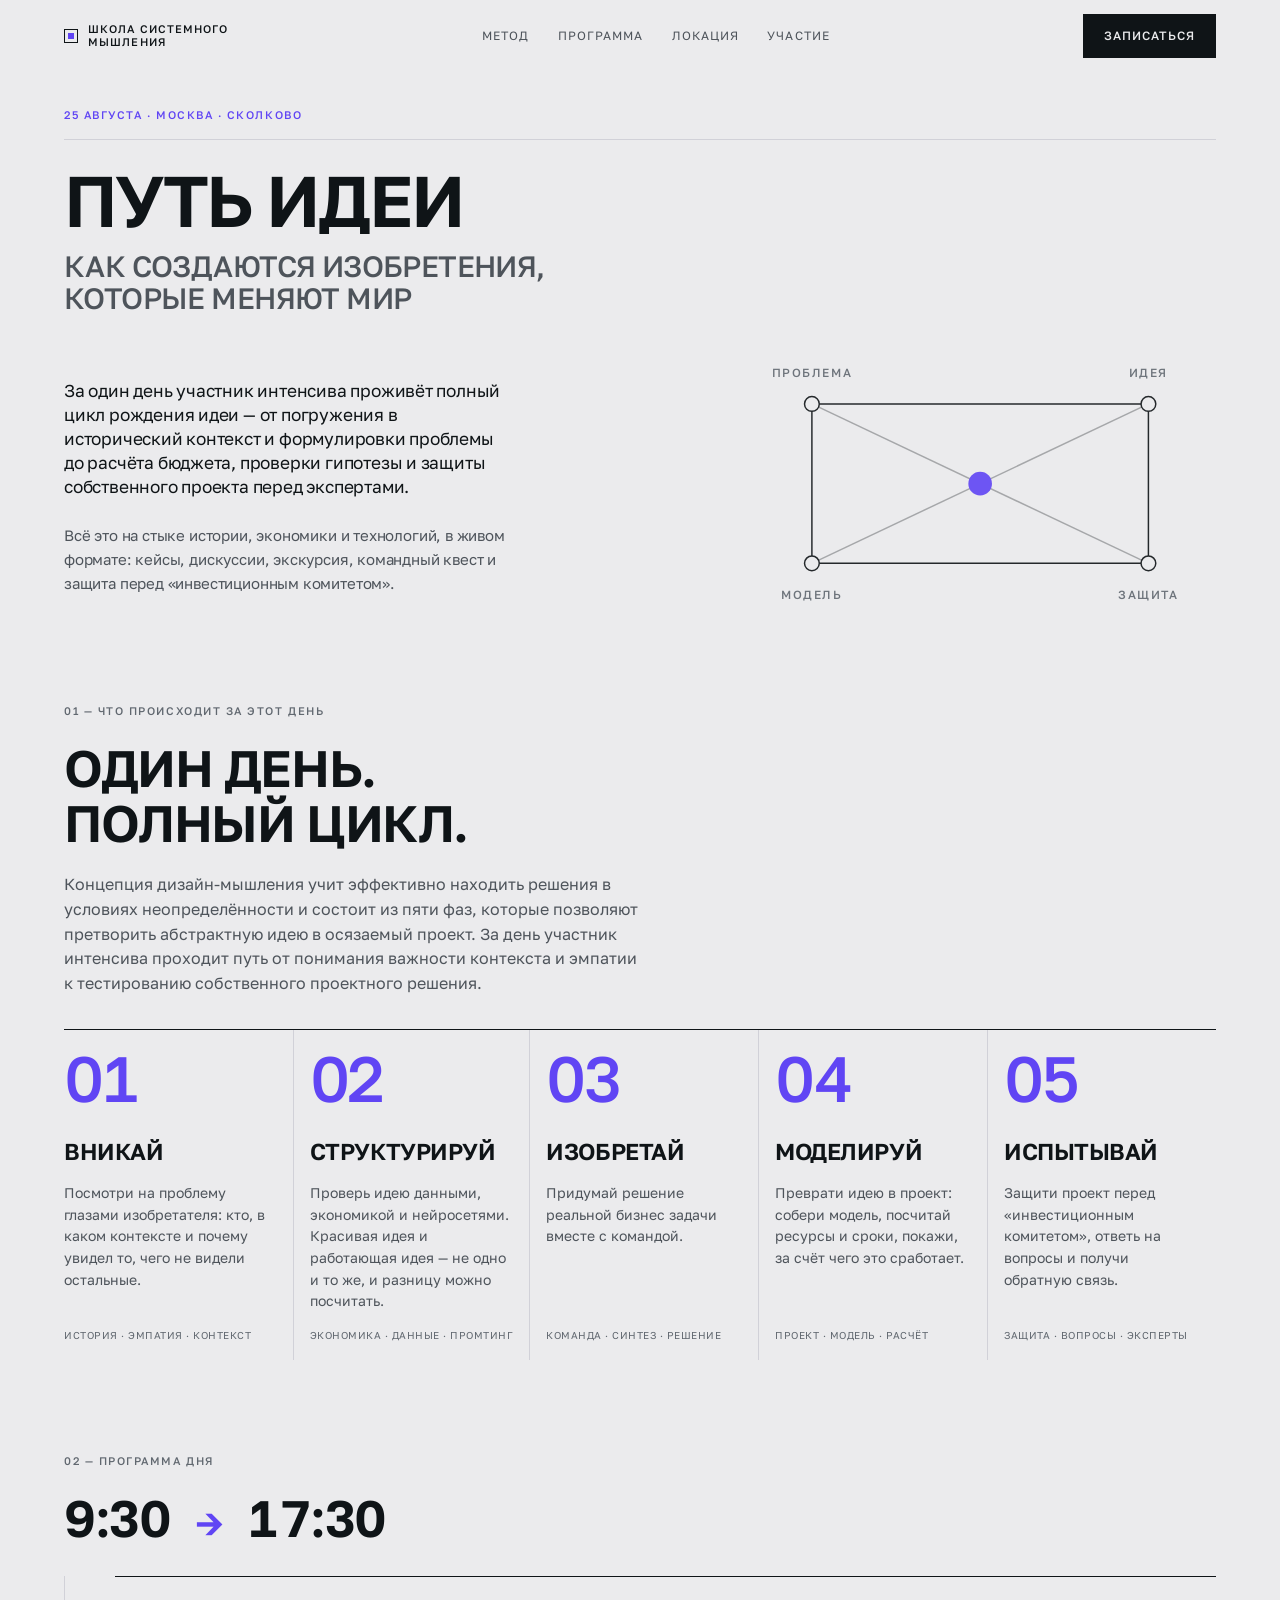
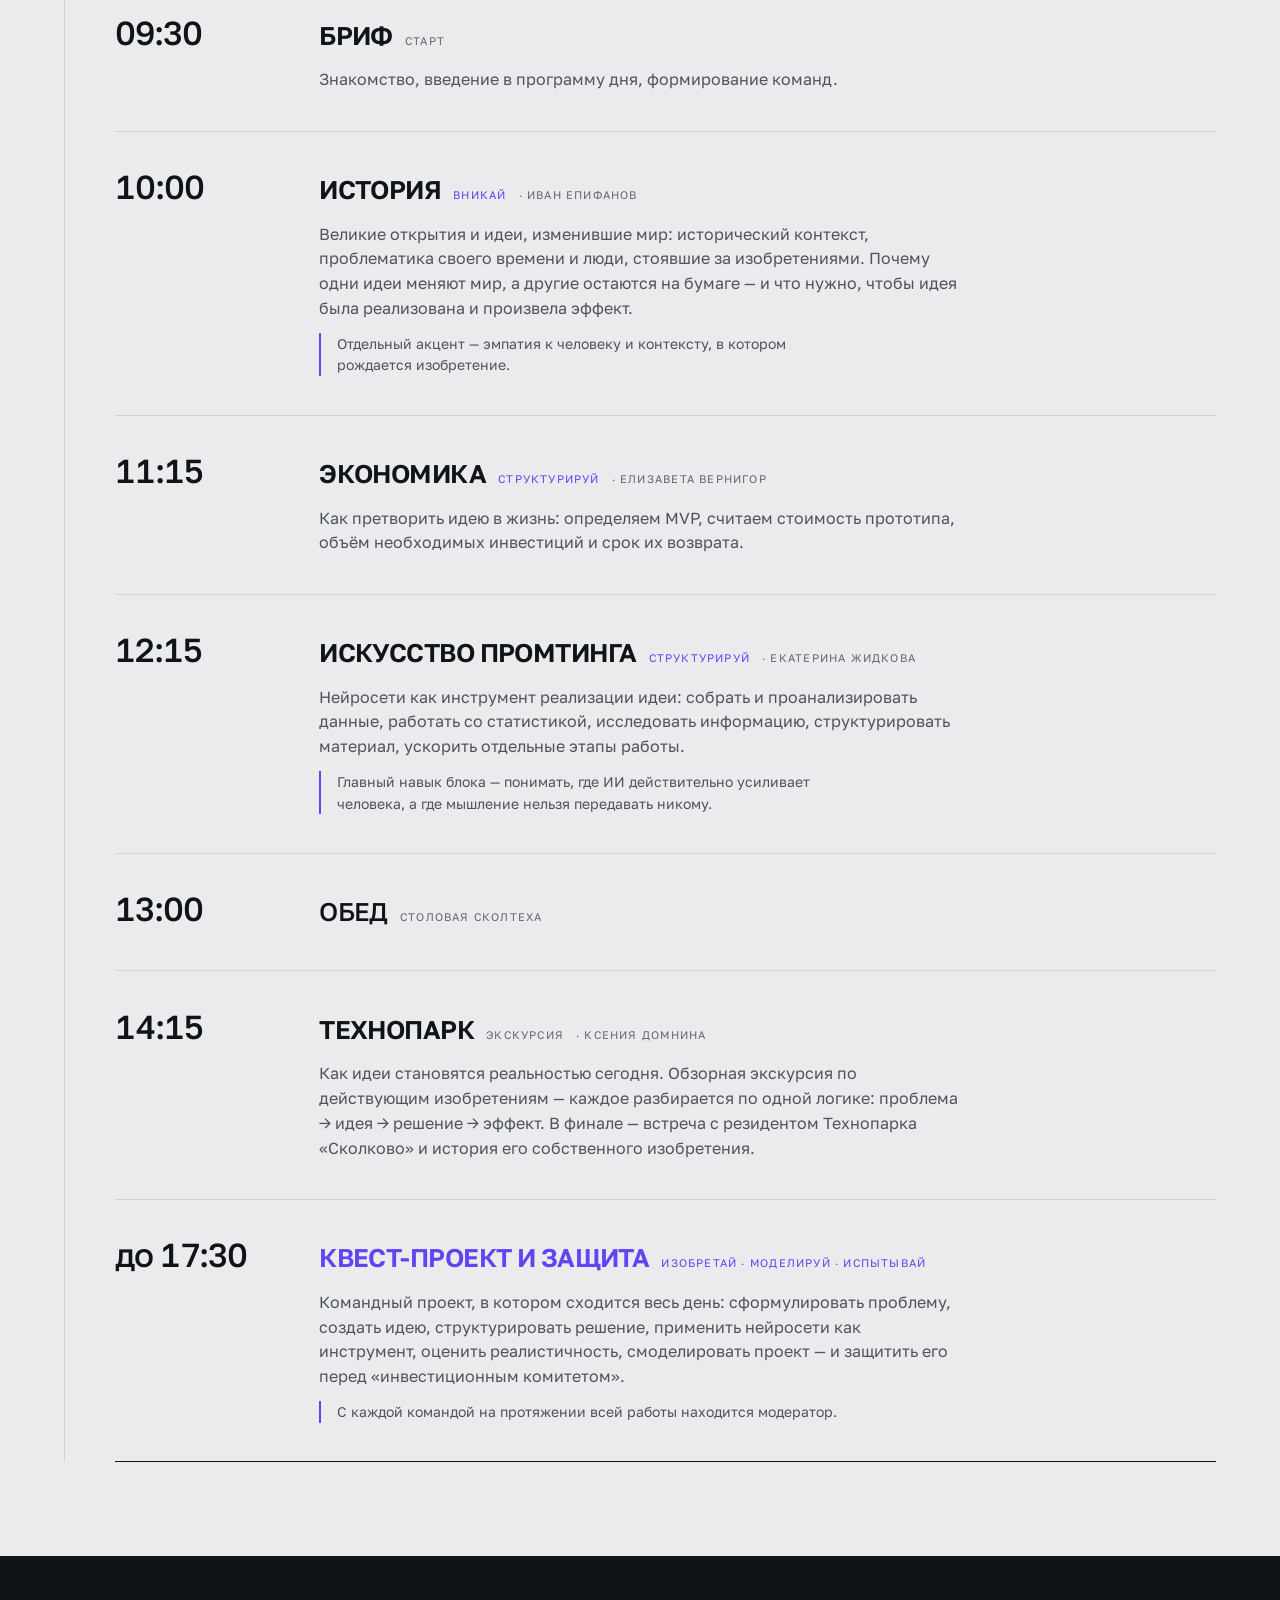
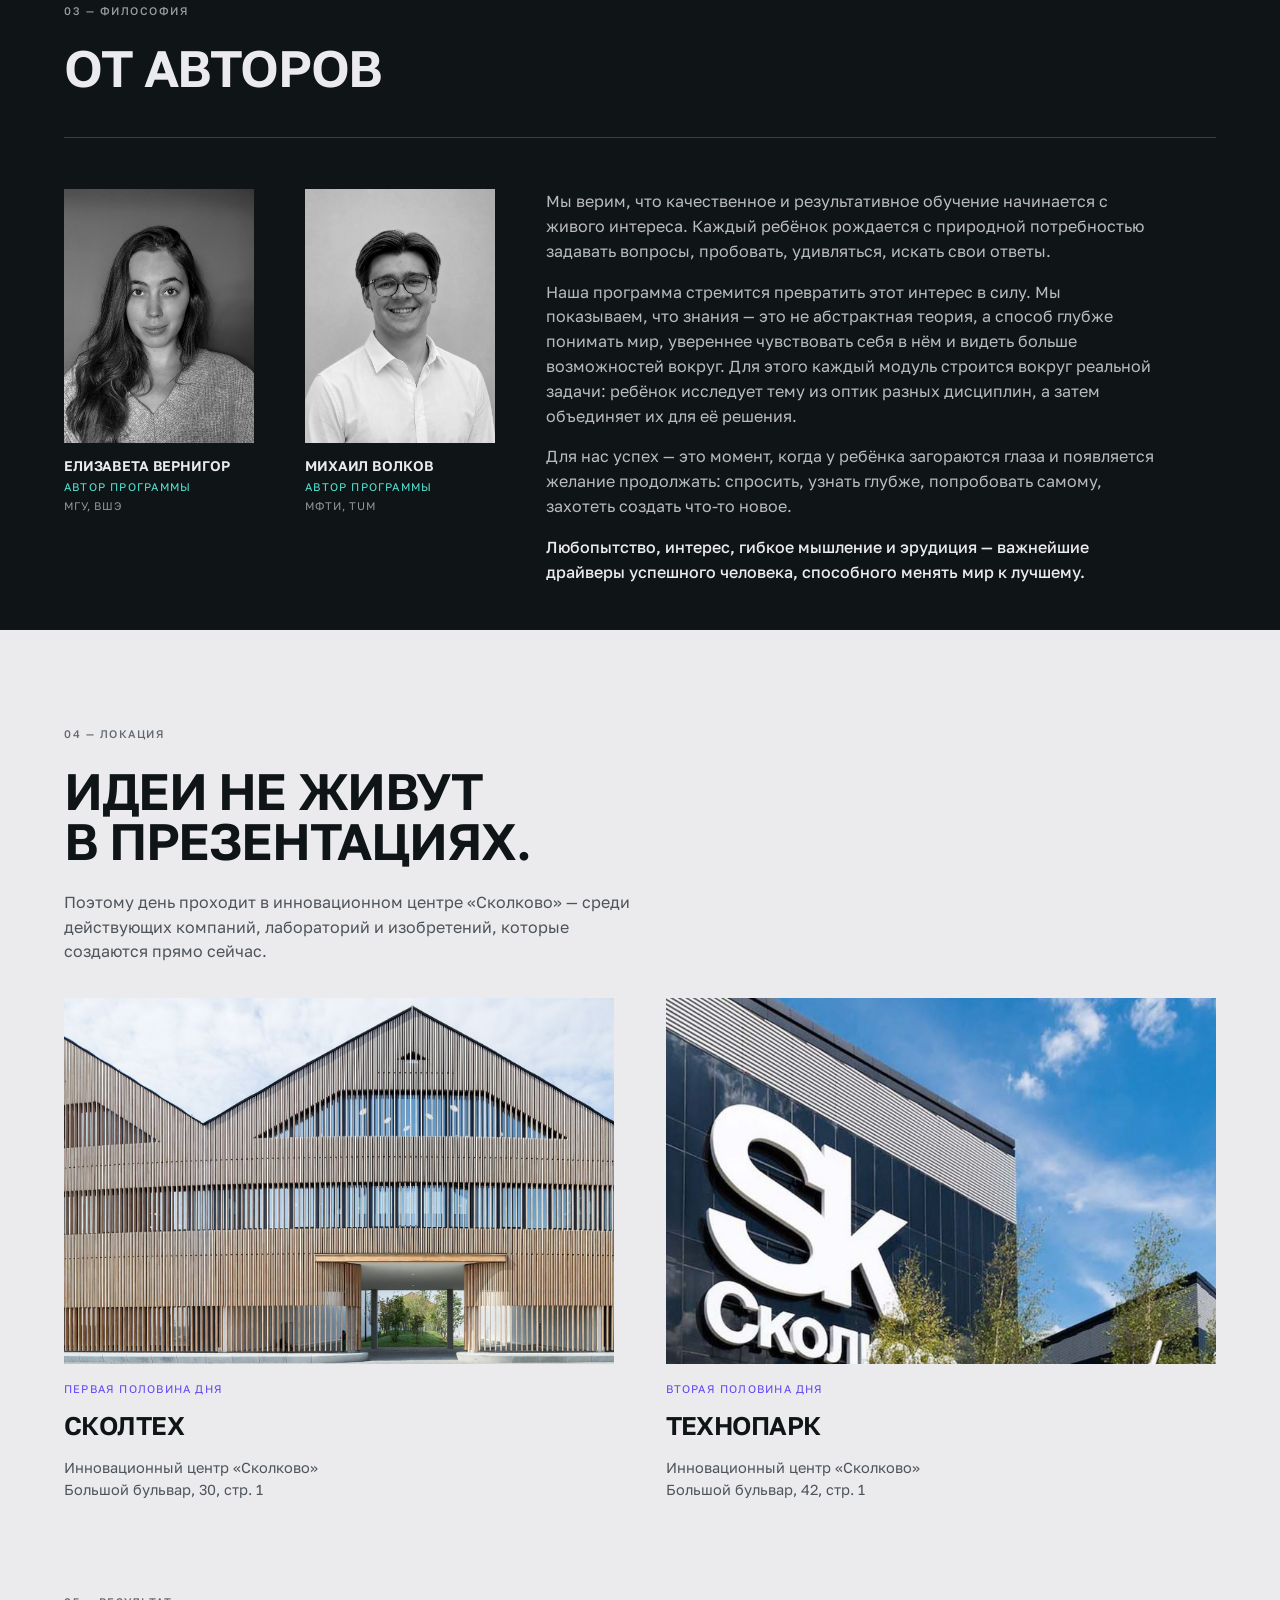
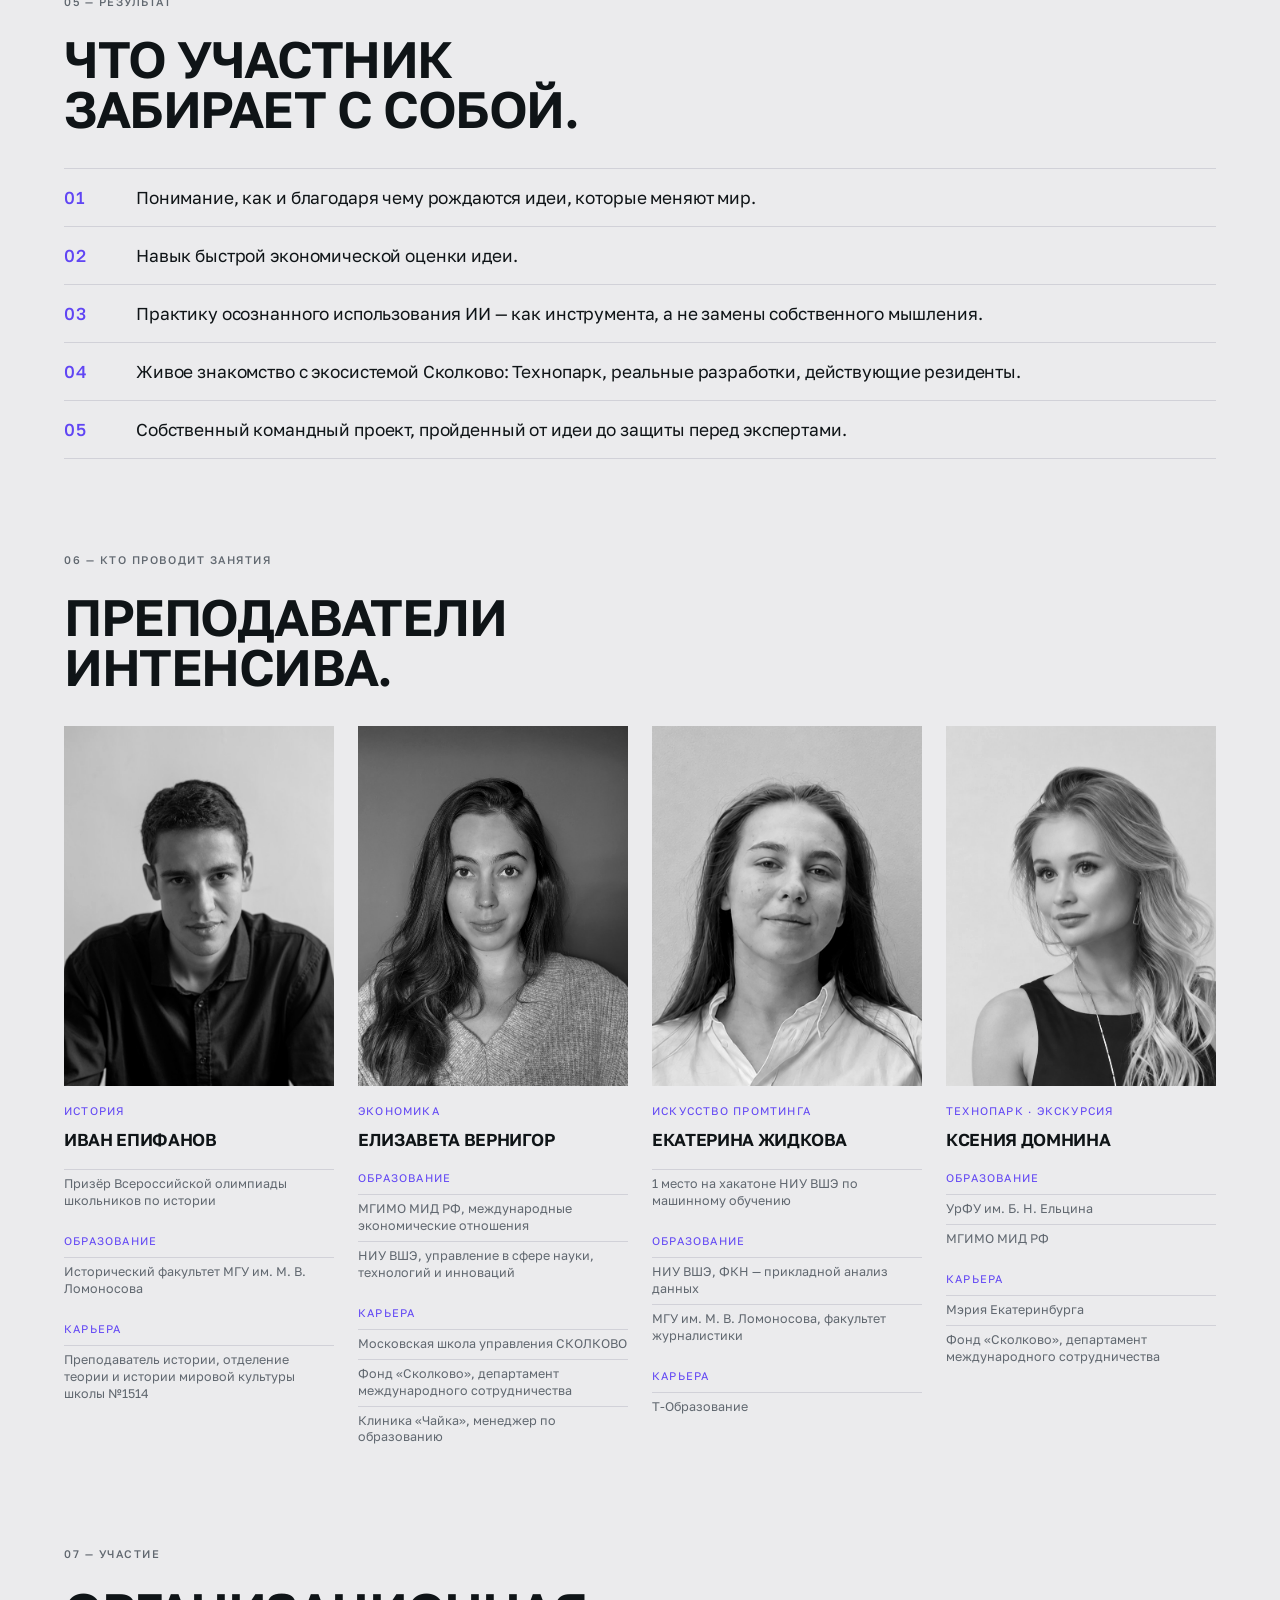
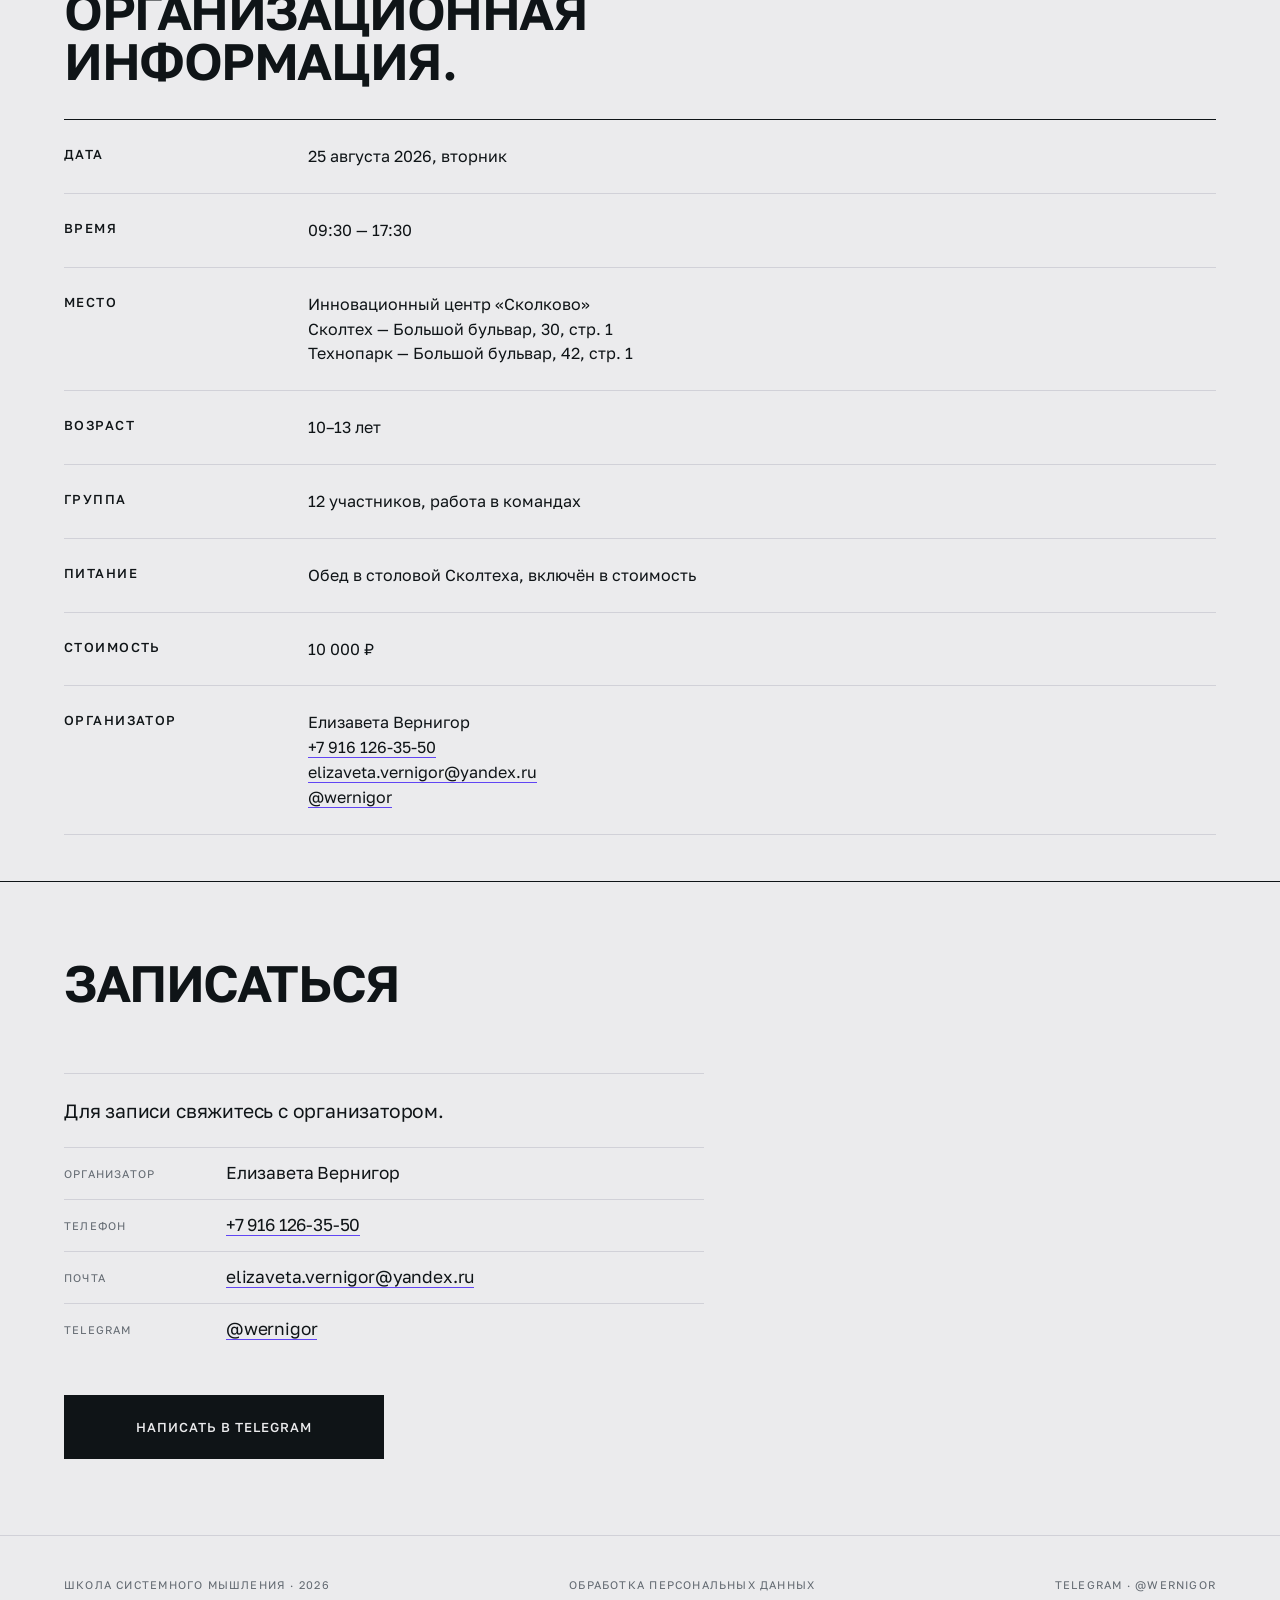
==== index.html @ 57bb853f "Add files via upload" ====
<!DOCTYPE html>
<html lang="ru">
<head>
<meta charset="utf-8">
<meta name="viewport" content="width=device-width, initial-scale=1">
<title>Путь идеи: как создаются изобретения, которые меняют мир · 25 августа · Сколково</title>
<meta name="description" content="Однодневный интенсив в инновационном центре «Сколково»: за один день участник проживает полный цикл рождения идеи — от исторического контекста и формулировки проблемы до расчёта бюджета, проверки гипотезы и защиты проекта перед экспертами.">
<meta name="theme-color" content="#EBEBED">

<meta property="og:type" content="website">
<meta property="og:title" content="Путь идеи: как создаются изобретения, которые меняют мир">
<meta property="og:description" content="25 августа · Москва · Сколково. Однодневный интенсив: история, экономика и технологии — от проблемы до защиты собственного проекта.">
<meta property="og:image" content="media/technopark-card.jpg">
<meta property="og:locale" content="ru_RU">

<link rel="preconnect" href="https://fonts.googleapis.com">
<link rel="preconnect" href="https://fonts.gstatic.com" crossorigin>
<link rel="stylesheet" href="https://fonts.googleapis.com/css2?family=Golos+Text:wght@400;500;600;700&display=swap">
<script>document.documentElement.classList.add('js');</script>
<link rel="stylesheet" href="styles.css?v=7">

</head>
<body>

<!-- фоновая сетка: 12 вертикальных линий, видны едва-едва -->

<a class="skip-link" href="#main">Перейти к содержанию</a>

<!-- ─────────────────────────── 00 · ХЕДЕР ─────────────────────────── -->
<header class="site-header" id="top">
  <div class="site-header__inner">
    <a class="wordmark" href="#top">
      <span class="wordmark__mark" aria-hidden="true"></span>
      <span class="wordmark__text">Школа системного<br>мышления</span>
    </a>
    <nav class="site-nav" aria-label="Разделы страницы">
      <a href="#method">Метод</a>
      <a href="#program">Программа</a>
      <a href="#place">Локация</a>
      <a href="#info">Участие</a>
    </nav>
    <a class="btn btn--solid btn--sm" href="https://t.me/wernigor" target="_blank" rel="noopener">Записаться</a>
  </div>
</header>

<main id="main">

<!-- ─────────────────────────── 01 · HERO ─────────────────────────── -->
<section class="hero">
  <div class="wrap">

    <div class="hero__meta">
      <span class="label label--accent">25 августа · Москва · Сколково</span>
    </div>

    <h1 class="hero__title">
      <span class="line"><span>Путь идеи</span></span>
      <span class="hero__title-sub">Как создаются изобретения,<br>которые меняют мир</span>
    </h1>

    <div class="hero__body">
      <div class="hero__lede">
        <p>За один день участник интенсива проживёт полный цикл рождения идеи — от погружения в исторический контекст и формулировки проблемы до расчёта бюджета, проверки гипотезы и защиты собственного проекта перед экспертами.</p>
        <p class="hero__sub">Всё это на стыке истории, экономики и технологий, в живом формате: кейсы, дискуссии, экскурсия, командный квест и защита перед «инвестиционным комитетом».</p>
      </div>

      <!-- диаграмма системы: рисуется линиями при загрузке -->
      <figure class="hero__diagram" aria-hidden="true">
        <svg viewBox="0 0 320 196" fill="none" xmlns="http://www.w3.org/2000/svg">
          <g class="dgm-lines" stroke="currentColor" stroke-width="1">
            <path d="M46 44 H274"/>
            <path d="M46 44 V152"/>
            <path d="M274 44 V152"/>
            <path d="M46 152 H274"/>
            <path d="M46 44 L274 152"/>
            <path d="M274 44 L46 152"/>
          </g>
          <g class="dgm-nodes">
            <circle cx="46"  cy="44"  r="5"/>
            <circle cx="274" cy="44"  r="5"/>
            <circle cx="46"  cy="152" r="5"/>
            <circle cx="274" cy="152" r="5"/>
            <circle cx="160" cy="98"  r="8" class="dgm-core"/>
          </g>
          <g class="dgm-labels">
            <text x="46"  y="26"  text-anchor="middle">ПРОБЛЕМА</text>
            <text x="274" y="26"  text-anchor="middle">ИДЕЯ</text>
            <text x="46"  y="176" text-anchor="middle">МОДЕЛЬ</text>
            <text x="274" y="176" text-anchor="middle">ЗАЩИТА</text>
          </g>
        </svg>
      </figure>
    </div>

  </div>
</section>

<!-- ─────────────────────────── 02 · МЕТОД ─────────────────────────── -->
<section class="section section--method" id="method">
  <div class="wrap">
    <div class="section-head">
      <span class="label">01 — Что происходит за этот день</span>
      <h2 class="h2">Один день.<br><span class="h2__drop">Полный цикл.</span></h2>
      <p class="section-head__text">Концепция дизайн-мышления учит эффективно находить решения в условиях неопределённости и состоит из пяти фаз, которые позволяют претворить абстрактную идею в осязаемый проект. За день участник интенсива проходит путь от понимания важности контекста и эмпатии к тестированию собственного проектного решения.</p>
    </div>

    <div class="stages stages--five">
      <article class="stage reveal">
        <span class="stage__num">01</span>
        <h3 class="stage__title">Вникай</h3>
        <p class="stage__text">Посмотри на проблему глазами изобретателя: кто, в каком контексте и почему увидел то, чего не видели остальные.</p>
        <span class="stage__tag">История · эмпатия · контекст</span>
      </article>
      <article class="stage reveal">
        <span class="stage__num">02</span>
        <h3 class="stage__title">Структурируй</h3>
        <p class="stage__text">Проверь идею данными, экономикой и нейросетями. Красивая идея и работающая идея — не одно и то же, и разницу можно посчитать.</p>
        <span class="stage__tag">Экономика · данные · промтинг</span>
      </article>
      <article class="stage reveal">
        <span class="stage__num">03</span>
        <h3 class="stage__title">Изобретай</h3>
        <p class="stage__text">Придумай решение реальной бизнес задачи вместе с командой.</p>
        <span class="stage__tag">Команда · синтез · решение</span>
      </article>
      <article class="stage reveal">
        <span class="stage__num">04</span>
        <h3 class="stage__title">Моделируй</h3>
        <p class="stage__text">Преврати идею в проект: собери модель, посчитай ресурсы и сроки, покажи, за счёт чего это сработает.</p>
        <span class="stage__tag">Проект · модель · расчёт</span>
      </article>
      <article class="stage reveal">
        <span class="stage__num">05</span>
        <h3 class="stage__title">Испытывай</h3>
        <p class="stage__text">Защити проект перед «инвестиционным комитетом», ответь на вопросы и получи обратную связь.</p>
        <span class="stage__tag">Защита · вопросы · эксперты</span>
      </article>
    </div>
  </div>
</section>

<!-- ─────────────────────────── 03 · ПРОГРАММА ─────────────────────────── -->
<section class="section section--program" id="program">
  <div class="wrap">
    <div class="section-head">
      <span class="label">02 — Программа дня</span>
      <h2 class="h2 h2--clock"><span>9:30</span><em aria-hidden="true">→</em><span>17:30</span></h2>
    </div>

    <ol class="timeline js-timeline">
      <span class="timeline__rail" aria-hidden="true"><span class="timeline__fill js-timeline-fill"></span></span>

      <li class="tl reveal">
        <span class="tl__time">09:30</span>
        <div class="tl__body">
          <div class="tl__head">
            <h3 class="tl__title">Бриф</h3>
            <span class="tl__stage">старт</span>
          </div>
          <p class="tl__text">Знакомство, введение в программу дня, формирование команд.</p>
        </div>
      </li>

      <li class="tl reveal">
        <span class="tl__time">10:00</span>
        <div class="tl__body">
          <div class="tl__head">
            <h3 class="tl__title">История</h3>
            <span class="tl__stage tl__stage--accent">вникай</span>
            <span class="tl__by">Иван Епифанов</span>
          </div>
          <p class="tl__text">Великие открытия и идеи, изменившие мир: исторический контекст, проблематика своего времени и люди, стоявшие за изобретениями. Почему одни идеи меняют мир, а другие остаются на бумаге — и что нужно, чтобы идея была реализована и произвела эффект.</p>
          <p class="tl__note">Отдельный акцент — эмпатия к человеку и контексту, в котором рождается изобретение.</p>
        </div>
      </li>

      <li class="tl reveal">
        <span class="tl__time">11:15</span>
        <div class="tl__body">
          <div class="tl__head">
            <h3 class="tl__title">Экономика</h3>
            <span class="tl__stage tl__stage--accent">структурируй</span>
            <span class="tl__by">Елизавета Вернигор</span>
          </div>
          <p class="tl__text">Как претворить идею в жизнь: определяем MVP, считаем стоимость прототипа, объём необходимых инвестиций и срок их возврата.</p>
        </div>
      </li>

      <li class="tl reveal">
        <span class="tl__time">12:15</span>
        <div class="tl__body">
          <div class="tl__head">
            <h3 class="tl__title">Искусство промтинга</h3>
            <span class="tl__stage tl__stage--accent">структурируй</span>
            <span class="tl__by">Екатерина Жидкова</span>
          </div>
          <p class="tl__text">Нейросети как инструмент реализации идеи: собрать и проанализировать данные, работать со статистикой, исследовать информацию, структурировать материал, ускорить отдельные этапы работы.</p>
          <p class="tl__note">Главный навык блока — понимать, где ИИ действительно усиливает человека, а где мышление нельзя передавать никому.</p>
        </div>
      </li>

      <li class="tl tl--pause reveal">
        <span class="tl__time">13:00</span>
        <div class="tl__body">
          <div class="tl__head">
            <h3 class="tl__title">Обед</h3>
            <span class="tl__stage">столовая Сколтеха</span>
          </div>
        </div>
      </li>

      <li class="tl reveal">
        <span class="tl__time">14:15</span>
        <div class="tl__body">
          <div class="tl__head">
            <h3 class="tl__title">Технопарк</h3>
            <span class="tl__stage">экскурсия</span>
            <span class="tl__by">Ксения Домнина</span>
          </div>
          <p class="tl__text">Как идеи становятся реальностью сегодня. Обзорная экскурсия по действующим изобретениям — каждое разбирается по одной логике: проблема → идея → решение → эффект. В финале — встреча с резидентом Технопарка «Сколково» и история его собственного изобретения.</p>
        </div>
      </li>

      <li class="tl tl--final reveal">
        <span class="tl__time">до&nbsp;17:30</span>
        <div class="tl__body">
          <div class="tl__head">
            <h3 class="tl__title">Квест-проект и защита</h3>
            <span class="tl__stage tl__stage--accent">изобретай · моделируй · испытывай</span>
          </div>
          <p class="tl__text">Командный проект, в котором сходится весь день: сформулировать проблему, создать идею, структурировать решение, применить нейросети как инструмент, оценить реалистичность, смоделировать проект — и защитить его перед «инвестиционным комитетом».</p>
          <p class="tl__note">С каждой командой на протяжении всей работы находится модератор.</p>
        </div>
      </li>
    </ol>
  </div>
</section>

<!-- ─────────────────────────── 04 · ОТ АВТОРОВ (инверсия) ─────────────────────────── -->
<section class="section section--dark" id="why">
  <div class="wrap">
    <div class="section-head">
      <span class="label label--onDark">03 — Философия</span>
      <h2 class="h2">От авторов</h2>
    </div>

    <div class="authors">
      <figure class="author reveal">
        <div class="author__frame">
          <img src="media/elizaveta-card.jpg" alt="Елизавета Вернигор" width="675" height="900" loading="lazy" decoding="async">
        </div>
        <figcaption>
          <span class="author__name">Елизавета Вернигор</span>
          <span class="author__role">Автор программы</span>
          <span class="author__edu">МГУ, ВШЭ</span>
        </figcaption>
      </figure>
      <figure class="author reveal">
        <div class="author__frame">
          <img src="media/mihail-card.jpg" alt="Михаил Волков" width="675" height="900" loading="lazy" decoding="async">
        </div>
        <figcaption>
          <span class="author__name">Михаил Волков</span>
          <span class="author__role">Автор программы</span>
          <span class="author__edu">МФТИ, TUM</span>
        </figcaption>
      </figure>

      <div class="authors__text">
        <p>Мы верим, что качественное и результативное обучение начинается с живого интереса. Каждый ребёнок рождается с природной потребностью задавать вопросы, пробовать, удивляться, искать свои ответы.</p>
        <p>Наша программа стремится превратить этот интерес в силу. Мы показываем, что знания — это не абстрактная теория, а способ глубже понимать мир, увереннее чувствовать себя в нём и видеть больше возможностей вокруг. Для этого каждый модуль строится вокруг реальной задачи: ребёнок исследует тему из оптик разных дисциплин, а затем объединяет их для её решения.</p>
        <p>Для нас успех — это момент, когда у ребёнка загораются глаза и появляется желание продолжать: спросить, узнать глубже, попробовать самому, захотеть создать что-то новое.</p>
        <p class="authors__claim">Любопытство, интерес, гибкое мышление и эрудиция — важнейшие драйверы успешного человека, способного менять мир к лучшему.</p>
      </div>
    </div>
  </div>
</section>

<!-- ─────────────────────────── 05 · ЛОКАЦИЯ ─────────────────────────── -->
<section class="section section--place" id="place">
  <div class="wrap">
    <div class="section-head">
      <span class="label">04 — Локация</span>
      <h2 class="h2">Идеи не живут<br>в презентациях.</h2>
      <p class="section-head__text">Поэтому день проходит в инновационном центре «Сколково» — среди действующих компаний, лабораторий и изобретений, которые создаются прямо сейчас.</p>
    </div>

    <div class="places">
      <article class="place reveal">
        <div class="place__shot">
          <img src="media/skoltech-card.jpg" alt="Здание Сколтеха в инновационном центре «Сколково»" width="1500" height="1000" loading="lazy" decoding="async">
        </div>
        <span class="place__when">Первая половина дня</span>
        <h3 class="place__name">Сколтех</h3>
        <p class="place__addr">Инновационный центр «Сколково»<br>Большой бульвар, 30, стр. 1</p>
      </article>

      <article class="place reveal">
        <div class="place__shot place__shot--technopark">
          <img src="media/technopark-card.jpg" alt="Технопарк инновационного центра «Сколково»" width="1500" height="1000" loading="lazy" decoding="async">
        </div>
        <span class="place__when">Вторая половина дня</span>
        <h3 class="place__name">Технопарк</h3>
        <p class="place__addr">Инновационный центр «Сколково»<br>Большой бульвар, 42, стр. 1</p>
      </article>
    </div>
  </div>
</section>

<!-- ─────────────────────────── 06 · РЕЗУЛЬТАТ ─────────────────────────── -->
<section class="section section--result" id="result">
  <div class="wrap">
    <div class="section-head">
      <span class="label">05 — Результат</span>
      <h2 class="h2">Что участник<br>забирает с собой.</h2>
    </div>

    <ol class="outcomes__list">
      <li class="reveal"><span>01</span><p>Понимание, как и благодаря чему рождаются идеи, которые меняют мир.</p></li>
      <li class="reveal"><span>02</span><p>Навык быстрой экономической оценки идеи.</p></li>
      <li class="reveal"><span>03</span><p>Практику осознанного использования ИИ — как инструмента, а не замены собственного мышления.</p></li>
      <li class="reveal"><span>04</span><p>Живое знакомство с экосистемой Сколково: Технопарк, реальные разработки, действующие резиденты.</p></li>
      <li class="reveal"><span>05</span><p>Собственный командный проект, пройденный от идеи до защиты перед экспертами.</p></li>
    </ol>

  </div>
</section>

<!-- ─────────────────────────── 07 · ПРЕПОДАВАТЕЛИ ─────────────────────────── -->
<section class="section section--people" id="people">
  <div class="wrap">
    <div class="section-head">
      <span class="label">06 — Кто проводит занятия</span>
      <h2 class="h2">Преподаватели<br>интенсива.</h2>
    </div>

    <!--
      КАРТОЧКИ ПРЕПОДАВАТЕЛЕЙ.
      Фото лежат в папке media (файлы *-card.jpg — обрезаны под одну рамку).
      Чтобы заменить человека: положите новое фото в media,
      поменяйте адрес файла в атрибуте src и перепишите имя и строчки опыта.
    -->
    <ul class="people">
      <li class="person reveal">
        <div class="person__frame">
          <img src="media/ivan-card.jpg" alt="Иван Епифанов" width="675" height="900" loading="lazy" decoding="async">
        </div>
        <span class="person__role">История</span>
        <h3 class="person__name">Иван Епифанов</h3>
        <ul class="person__cv">
          <li>Призёр Всероссийской олимпиады школьников по истории</li>
        </ul>
        <span class="person__cv-head">Образование</span>
        <ul class="person__cv person__cv--sub">
          <li>Исторический факультет МГУ им. М. В. Ломоносова</li>
        </ul>
        <span class="person__cv-head">Карьера</span>
        <ul class="person__cv person__cv--sub">
          <li>Преподаватель истории, отделение теории и истории мировой культуры школы №1514</li>
        </ul>
      </li>

      <li class="person reveal">
        <div class="person__frame">
          <img src="media/elizaveta-card.jpg" alt="Елизавета Вернигор" width="675" height="900" loading="lazy" decoding="async">
        </div>
        <span class="person__role">Экономика</span>
        <h3 class="person__name">Елизавета Вернигор</h3>
        <span class="person__cv-head">Образование</span>
        <ul class="person__cv person__cv--sub">
          <li>МГИМО МИД РФ, международные экономические отношения</li>
          <li>НИУ ВШЭ, управление в сфере науки, технологий и инноваций</li>
        </ul>
        <span class="person__cv-head">Карьера</span>
        <ul class="person__cv person__cv--sub">
          <li>Московская школа управления СКОЛКОВО</li>
          <li>Фонд «Сколково», департамент международного сотрудничества</li>
          <li>Клиника «Чайка», менеджер по образованию</li>
        </ul>
      </li>

      <li class="person reveal">
        <div class="person__frame">
          <img src="media/ekaterina-card.jpg" alt="Екатерина Жидкова" width="675" height="900" loading="lazy" decoding="async">
        </div>
        <span class="person__role">Искусство промтинга</span>
        <h3 class="person__name">Екатерина Жидкова</h3>
        <ul class="person__cv">
          <li>1 место на хакатоне НИУ ВШЭ по машинному обучению</li>
        </ul>
        <span class="person__cv-head">Образование</span>
        <ul class="person__cv person__cv--sub">
          <li>НИУ ВШЭ, ФКН — прикладной анализ данных</li>
          <li>МГУ им. М. В. Ломоносова, факультет журналистики</li>
        </ul>
        <span class="person__cv-head">Карьера</span>
        <ul class="person__cv person__cv--sub">
          <li>Т-Образование</li>
        </ul>
      </li>

      <li class="person reveal">
        <div class="person__frame">
          <img src="media/ksenia-card.jpg" alt="Ксения Домнина" width="675" height="900" loading="lazy" decoding="async">
        </div>
        <span class="person__role">Технопарк · экскурсия</span>
        <h3 class="person__name">Ксения Домнина</h3>
        <span class="person__cv-head">Образование</span>
        <ul class="person__cv person__cv--sub">
          <li>УрФУ им. Б. Н. Ельцина</li>
          <li>МГИМО МИД РФ</li>
        </ul>
        <span class="person__cv-head">Карьера</span>
        <ul class="person__cv person__cv--sub">
          <li>Мэрия Екатеринбурга</li>
          <li>Фонд «Сколково», департамент международного сотрудничества</li>
        </ul>
      </li>
    </ul>
  </div>
</section>

<!-- ─────────────────────────── 08 · УЧАСТИЕ ─────────────────────────── -->
<section class="section section--info" id="info">
  <div class="wrap">
    <div class="section-head">
      <span class="label">07 — Участие</span>
      <h2 class="h2">Организационная<br>информация.</h2>
    </div>

    <dl class="specs specs--info">
      <div><dt>Дата</dt><dd>25 августа 2026, вторник</dd></div>
      <div><dt>Время</dt><dd>09:30 — 17:30</dd></div>
      <div><dt>Место</dt><dd>Инновационный центр «Сколково»<br>Сколтех — Большой бульвар, 30, стр. 1<br>Технопарк — Большой бульвар, 42, стр. 1</dd></div>
      <div><dt>Возраст</dt><dd>10–13 лет</dd></div>
      <div><dt>Группа</dt><dd>12 участников, работа в командах</dd></div>
      <div><dt>Питание</dt><dd>Обед в столовой Сколтеха, включён в стоимость</dd></div>
      <div><dt>Стоимость</dt><dd>10 000 ₽</dd></div>
      <div><dt>Организатор</dt><dd>Елизавета Вернигор<br>
        <a href="tel:+79161263550">+7 916 126-35-50</a><br>
        <a href="mailto:elizaveta.vernigor@yandex.ru">elizaveta.vernigor@yandex.ru</a><br>
        <a href="https://t.me/wernigor" target="_blank" rel="noopener">@wernigor</a></dd></div>
    </dl>
  </div>
</section>

<!-- ─────────────────────────── 09 · ЗАПИСАТЬСЯ ─────────────────────────── -->
<section class="section section--final">
  <div class="wrap">
    <h2 class="final__title">Записаться</h2>
    <div class="final__foot">
      <p class="final__lead">Для записи свяжитесь с организатором.</p>
      <dl class="final__contacts">
        <div><dt>Организатор</dt><dd>Елизавета Вернигор</dd></div>
        <div><dt>Телефон</dt><dd><a href="tel:+79161263550">+7 916 126-35-50</a></dd></div>
        <div><dt>Почта</dt><dd><a href="mailto:elizaveta.vernigor@yandex.ru">elizaveta.vernigor@yandex.ru</a></dd></div>
        <div><dt>Telegram</dt><dd><a href="https://t.me/wernigor" target="_blank" rel="noopener">@wernigor</a></dd></div>
      </dl>
      <a class="btn btn--solid btn--lg" href="https://t.me/wernigor" target="_blank" rel="noopener">Написать в Telegram</a>
    </div>
  </div>
</section>

</main>

<footer class="site-footer">
  <div class="wrap">
    <span>Школа системного мышления · 2026</span>
    <a href="#privacy" id="privacy-link">Обработка персональных данных</a>
    <a href="https://t.me/wernigor" target="_blank" rel="noopener">Telegram · @wernigor</a>
  </div>
</footer>

<!-- ─────────────────────────── ОБРАБОТКА ПЕРСОНАЛЬНЫХ ДАННЫХ ─────────────────────────── -->
<div class="privacy-overlay" id="privacy" role="dialog" aria-modal="true" aria-labelledby="privacy-title" hidden>
  <div class="privacy-panel">
    <button class="privacy-close" type="button" aria-label="Закрыть">&times;</button>
    <h2 id="privacy-title">Обработка персональных данных</h2>
    <p>Запись на интенсив «Путь идеи» проводится напрямую через Telegram, электронную почту или по телефону организатора. Форм сбора данных на этом сайте нет, файлы cookie сайт не использует.</p>
    <p>При записи организатору сообщаются: фамилия и имя участника, возраст, контактные данные родителя (законного представителя) — телефон, Telegram или e-mail. Эти сведения используются исключительно для организации участия в интенсиве 25 августа 2026 года: подтверждения записи, оформления прохода на территорию инновационного центра «Сколково» и связи по организационным вопросам.</p>
    <p>Данные не передаются третьим лицам, за исключением передачи ФИО участников для оформления пропусков на территорию инновационного центра «Сколково», и удаляются после завершения мероприятия.</p>
    <p>Вы вправе в любой момент запросить уточнение, блокирование или удаление предоставленных данных, обратившись к организатору:</p>
    <p class="privacy-contact">Елизавета Вернигор<br>
      <a href="tel:+79161263550">+7 916 126-35-50</a><br>
      <a href="mailto:elizaveta.vernigor@yandex.ru">elizaveta.vernigor@yandex.ru</a><br>
      <a href="https://t.me/wernigor" target="_blank" rel="noopener">@wernigor</a></p>
  </div>
</div>




<script src="script.js?v=7"></script>
</body>
</html>
---- styles.css ----
/* ══════════════════════════════════════════════════════════════
   ОДНОДНЕВНЫЙ ИНТЕНСИВ ПО СИСТЕМНОМУ МЫШЛЕНИЮ · Сколково
   Design tokens → grid → components → sections → responsive
   Палитра: Royal Purple · Neon Mint · Soft Gray · Carbon Black.
   ══════════════════════════════════════════════════════════════ */

/* ───────── 1. TOKENS ───────── */
:root{
  /* цвет */
  --paper:        #EBEBED;   /* Soft Gray — основа */
  --paper-raised: #F5F5F7;
  --paper-deep:   #DFDFE4;
  --rule:         #D1D1D8;
  --ink:          #0F1417;   /* Carbon Black */
  --ink-soft:     #4E545B;
  --ink-mute:     #616870;
  --carbon:       #0F1417;   /* тёмные полосы и инверсия */
  --accent:       #6045F4;   /* Royal Purple — акцент на светлом */
  --mint:         #53E6D4;   /* Neon Mint — акцент только на тёмном */
  --error:        #C23414;   /* только для ошибок формы — отдельно от акцента, чтобы не путать с брендовым цветом */

  /* типографика */
  /* Golos Text — нейтральный гротеск, нарисованный под кириллицу */
  --font-display: 'Golos Text', 'Helvetica Neue', Helvetica, Arial, sans-serif;
  --font-text:    'Golos Text', 'Helvetica Neue', Helvetica, Arial, sans-serif;

  /* ритм */
  --s1: 4px;  --s2: 8px;  --s3: 12px; --s4: 16px; --s5: 24px;
  --s6: 40px; --s7: 64px; --s8: 96px; --s9: 144px; --s10: 200px;

  /* сетка */
  --maxw: 1560px;
  --pad: clamp(20px, 5vw, 88px);
  --gap: 24px;

  --ease: cubic-bezier(.2,.7,.2,1);
}

/* ───────── 2. RESET ───────── */
*,*::before,*::after{ box-sizing:border-box; }
html{ -webkit-text-size-adjust:100%; scroll-behavior:smooth; }
body{
  margin:0;
  background:var(--paper);
  color:var(--ink);
  font-family:var(--font-text);
  font-size:clamp(16px, 1.05vw, 18px);
  line-height:1.55;
  font-weight:400;
  -webkit-font-smoothing:antialiased;
  -moz-osx-font-smoothing:grayscale;
  overflow-x:hidden;
}
body.is-locked{ overflow:hidden; }
h1,h2,h3,p,figure,dl,dd{ margin:0; }
ul,ol{ margin:0; padding:0; list-style:none; }
img{ display:block; max-width:100%; height:auto; }
button{ font:inherit; color:inherit; background:none; border:0; cursor:pointer; }
a{ color:inherit; }
::selection{ background:var(--accent); color:var(--paper); }

:focus-visible{ outline:2px solid var(--accent); outline-offset:3px; }

.skip-link{
  position:absolute; left:-9999px; top:0; z-index:200;
  background:var(--ink); color:var(--paper); padding:12px 20px;
  font-size:13px; letter-spacing:.08em; text-transform:uppercase; text-decoration:none;
}
.skip-link:focus{ left:var(--pad); top:12px; }

/* ───────── 3. GRID ───────── */
.wrap{
  max-width:var(--maxw);
  margin:0 auto;
  padding-inline:var(--pad);
}

/* фоновая сетка из 12 линий */
.grid-overlay{
  position:fixed; inset:0; z-index:0; pointer-events:none;
  max-width:var(--maxw); margin:0 auto; padding-inline:var(--pad);
  display:grid; grid-template-columns:repeat(12,1fr); gap:var(--gap);
}
.grid-overlay i{ border-left:1px solid var(--ink); opacity:.045; }
.grid-overlay i:last-child{ border-right:1px solid var(--ink); }

main, .site-header, .site-footer{ position:relative; z-index:1; }

/* якоря секций: отступ, чтобы липкий хедер не перекрывал заголовок при переходе по ссылке */
#top, main [id]{ scroll-margin-top:96px; }
@media (max-width:720px){
  #top, main [id]{ scroll-margin-top:80px; }
}

/* ───────── 4. TYPE PRIMITIVES ───────── */
.label{
  display:block;
  font-family:var(--font-text);
  font-size:11px; font-weight:500;
  letter-spacing:.14em; text-transform:uppercase;
  color:var(--ink-mute);
}
.label--accent{ color:var(--accent); }
.label--onDark{ color:rgba(235,235,237,.62); }

.h2{
  font-family:var(--font-display);
  font-weight:600;
  font-size:clamp(30px, 4vw, 68px);
  line-height:.98;
  letter-spacing:-.028em;
  text-transform:uppercase;
  margin-top:var(--s5);
}
.h2__drop{ display:block; margin-top:.1em; }
.h2--clock{
  display:flex; align-items:baseline; gap:clamp(12px,2vw,32px);
  font-variant-numeric:tabular-nums;
}
.h2--clock em{ font-style:normal; color:var(--accent); font-size:.7em; }

.section-head{ margin-bottom:clamp(24px, 2.6vw, 40px); }
.section-head__text{
  margin-top:var(--s5);
  max-width:58ch;
  color:var(--ink-soft);
}
.section-head--split{
  display:grid; grid-template-columns:1fr 1fr; gap:var(--gap);
  align-items:end;
}
.section-head--split .section-head__text{ margin-top:0; }

.section{ padding-block:clamp(32px, 3.6vw, 60px); }

/* ───────── 5. BUTTONS ───────── */
.btn{
  display:inline-flex; align-items:center; justify-content:center;
  min-height:56px; padding:0 32px;
  font-family:var(--font-text); font-size:13px; font-weight:500;
  letter-spacing:.08em; text-transform:uppercase; text-decoration:none;
  border:1px solid var(--ink);
  transition:background .18s var(--ease), color .18s var(--ease), border-color .18s var(--ease);
}
.btn--solid{ background:var(--ink); color:var(--paper); }
.btn--solid:hover{ background:var(--accent); border-color:var(--accent); }
.btn--ghost{ background:transparent; color:var(--ink); }
.btn--ghost:hover{ background:var(--ink); color:var(--paper); }
.btn--sm{ min-height:44px; padding:0 20px; font-size:12px; }
.btn--lg{ min-height:64px; padding:0 44px; }
.btn--full{ width:100%; }

/* ───────── 6. ХЕДЕР ───────── */
.site-header{
  position:sticky; top:0; z-index:60;
  background:color-mix(in srgb, var(--paper) 88%, transparent);
  backdrop-filter:saturate(140%) blur(8px);
  border-bottom:1px solid transparent;
  transition:border-color .3s var(--ease), background-color .35s var(--ease), color .35s var(--ease);
}
.site-header.is-stuck{ border-bottom-color:var(--rule); }

/* хедер над тёмными блоками — инвертируется, чтобы не резать полосой */
.site-header.is-inverted{
  background:color-mix(in srgb, var(--carbon) 90%, transparent);
  color:var(--paper);
}
.site-header.is-inverted.is-stuck{ border-bottom-color:rgba(235,235,237,.18); }
.site-header.is-inverted .wordmark__mark{ border-color:var(--paper); }
.site-header.is-inverted .wordmark__mark::after{ background:var(--mint); }
.site-header.is-inverted .site-nav a{ color:rgba(235,235,237,.66); }
.site-header.is-inverted .site-nav a:hover{ color:var(--paper); }
.site-header.is-inverted .btn--solid{
  background:var(--paper); color:var(--ink); border-color:var(--paper);
}
.site-header.is-inverted .btn--solid:hover{ background:var(--mint); border-color:var(--mint); color:var(--carbon); }
.site-header__inner{
  max-width:var(--maxw); margin:0 auto; padding:14px var(--pad);
  display:flex; align-items:center; justify-content:space-between; gap:var(--s5);
}
.wordmark{ display:flex; align-items:center; gap:10px; text-decoration:none; }
.wordmark__mark{
  width:14px; height:14px; flex:none;
  border:1px solid var(--ink); position:relative;
}
.wordmark__mark::after{
  content:''; position:absolute; inset:3px; background:var(--accent);
}
.wordmark__text{
  font-family:var(--font-display); font-weight:500;
  font-size:11px; line-height:1.15; letter-spacing:.1em; text-transform:uppercase;
}
.site-nav{ display:flex; gap:clamp(16px,2.2vw,36px); }
.site-nav a{
  font-size:12px; letter-spacing:.09em; text-transform:uppercase;
  text-decoration:none; color:var(--ink-soft);
  padding:6px 0; position:relative;
}
.site-nav a::after{
  content:''; position:absolute; left:0; right:100%; bottom:0;
  height:1px; background:var(--accent); transition:right .3s var(--ease);
}
.site-nav a:hover{ color:var(--ink); }
.site-nav a:hover::after{ right:0; }

/* ───────── 7. HERO ───────── */
.hero{
  position:relative;
  padding-top:clamp(24px,2.6vw,36px);
  padding-bottom:clamp(20px,2.6vw,40px);
}
.section--method{ padding-top:clamp(20px,2.6vw,40px); }
.hero__meta{
  display:flex; justify-content:space-between; gap:var(--s5);
  padding-bottom:var(--s4); border-bottom:1px solid var(--rule);
}
.hero__title{
  font-family:var(--font-display); font-weight:600;
  font-size:clamp(44px, 5.6vw, 112px);
  line-height:.92; letter-spacing:-.035em; text-transform:uppercase;
  margin-top:clamp(20px,2.2vw,32px);
}
.hero__title-sub{
  display:block;
  margin-top:clamp(10px,1.2vw,18px);
  font-size:clamp(17px,2.3vw,38px); font-weight:500;
  line-height:1.08; letter-spacing:-.02em;
  color:var(--ink-soft);
}
.hero__title .line{ display:block; overflow:hidden; }
/* перенос «по» переезжает на строку выше на узких экранах */
.brk-m{ display:none; }
.brk-d{ display:inline; }
.hero__title .line > span{
  display:block;
  transform:translateY(105%);
  animation:riseIn .9s var(--ease) forwards;
}
.hero__title .line:nth-child(1) > span{ animation-delay:.05s; }
.hero__title .line:nth-child(2) > span{ animation-delay:.13s; }
.hero__title .line:nth-child(3) > span{ animation-delay:.21s; }
.hero__title .line:nth-child(4) > span{ animation-delay:.29s; }
@keyframes riseIn{ to{ transform:translateY(0); } }

.hero__body{
  margin-top:clamp(20px,2vw,28px);
  display:grid; grid-template-columns:minmax(0,1fr) minmax(0,41%);
  gap:clamp(24px,4vw,72px); align-items:center;
}
.hero__lede p{ font-size:clamp(17px,1.35vw,22px); line-height:1.38; letter-spacing:-.012em; max-width:40ch; }
.hero__sub{
  margin-top:var(--s5)!important;
  font-size:clamp(15px,1.05vw,17px)!important;
  line-height:1.6!important; color:var(--ink-soft); max-width:52ch!important;
}
.hero__diagram{ color:var(--ink); opacity:.9; }
.hero__diagram svg{ width:100%; height:auto; }
.dgm-lines path{
  stroke-dasharray:400; stroke-dashoffset:400;
  animation:draw 1.3s var(--ease) forwards;
}
.dgm-lines path:nth-child(2){ animation-delay:.1s; }
.dgm-lines path:nth-child(3){ animation-delay:.2s; }
.dgm-lines path:nth-child(4){ animation-delay:.3s; }
.dgm-lines path:nth-child(5){ animation-delay:.45s; opacity:.35; }
.dgm-lines path:nth-child(6){ animation-delay:.55s; opacity:.35; }
@keyframes draw{ to{ stroke-dashoffset:0; } }
.dgm-nodes circle{ fill:var(--paper); stroke:currentColor; stroke-width:1; }
.dgm-nodes .dgm-core{ fill:var(--accent); stroke:none; }
.dgm-labels text{
  font-family:var(--font-text); font-size:8px; font-weight:500;
  letter-spacing:.13em; fill:var(--ink-mute);
}

.method-strip{
  margin-top:clamp(28px,2.8vw,40px);
  display:grid; grid-template-columns:repeat(5,1fr);
  border-top:1px solid var(--ink); border-bottom:1px solid var(--ink);
}
.method-strip li{
  padding:var(--s5) var(--s4) var(--s5) 0;
  display:flex; align-items:baseline; gap:10px;
  font-family:var(--font-display); font-weight:500;
  font-size:clamp(13px,1.25vw,19px); letter-spacing:-.01em; text-transform:uppercase;
  border-left:1px solid var(--rule); padding-left:var(--s4);
  position:relative;
}
.method-strip li:first-child{ border-left:0; padding-left:0; }
.method-strip li::after{
  content:'→'; position:absolute; right:var(--s4); top:50%; transform:translateY(-50%);
  color:var(--accent); font-size:14px;
}
.method-strip li:last-child::after{ content:none; }
.method-strip__i{ font-size:11px; color:var(--accent); letter-spacing:.06em; }

.hero__cta{
  margin-top:clamp(20px,1.8vw,26px);
  display:flex; align-items:center; gap:var(--s5); flex-wrap:wrap;
}
.hero__fine{ font-size:13px; color:var(--ink-mute); letter-spacing:.02em; }

/* ───────── 8. СТАДИИ ───────── */
.stages{
  display:grid; grid-template-columns:repeat(4,1fr); gap:0;
  border-top:1px solid var(--ink);
}
.stages--five{ grid-template-columns:repeat(5,1fr); }
.stages--five .stage__text{ font-size:14px; }
.stage{
  padding:var(--s4) var(--s4) var(--s4) 0;
  border-left:1px solid var(--rule);
  padding-left:var(--s4);
  display:flex; flex-direction:column;
}
.stage:first-child{ border-left:0; padding-left:0; }
.stage__num{
  font-family:var(--font-display); font-weight:500;
  font-size:clamp(40px,5vw,88px); line-height:1;
  letter-spacing:-.04em; color:var(--accent);
  font-variant-numeric:tabular-nums;
}
.stage__title{
  margin-top:var(--s5);
  font-family:var(--font-display); font-weight:600;
  font-size:clamp(20px,1.8vw,28px); text-transform:uppercase; letter-spacing:-.02em;
}
.stage__text{ margin-top:var(--s3); color:var(--ink-soft); font-size:15px; line-height:1.55; }
.stage__tag{
  margin-top:auto; padding-top:var(--s4);
  font-size:10px; letter-spacing:.05em; text-transform:uppercase; color:var(--ink-mute);
  white-space:nowrap;
}

/* ───────── 9. ТАЙМЛАЙН ───────── */
.timeline{ position:relative; padding-left:clamp(0px,4vw,64px); }
.timeline__rail{
  position:absolute; left:0; top:0; bottom:0; width:1px;
  background:var(--rule); display:block;
}
.timeline__fill{
  display:block; width:100%; height:100%;
  background:var(--accent); transform-origin:top; transform:scaleY(0);
}
.tl{
  display:grid; grid-template-columns:180px minmax(0,1fr);
  gap:var(--gap);
  padding-block:clamp(28px,3vw,48px);
  border-top:1px solid var(--rule);
}
.tl:first-of-type{ border-top:1px solid var(--ink); }
.tl__time{
  font-family:var(--font-display); font-weight:500;
  font-size:clamp(26px,2.6vw,44px); line-height:1;
  letter-spacing:-.035em; font-variant-numeric:tabular-nums;
}
.tl__head{ display:flex; align-items:baseline; gap:var(--s3); flex-wrap:wrap; }
.tl__title{
  font-family:var(--font-display); font-weight:600;
  font-size:clamp(20px,2vw,32px); text-transform:uppercase; letter-spacing:-.022em;
}
.tl__stage,.tl__by{
  font-size:11px; letter-spacing:.11em; text-transform:uppercase; color:var(--ink-mute);
}
.tl__stage--accent{ color:var(--accent); }
.tl__by{ color:var(--ink-mute); }
.tl__by::before{ content:'· '; }
.tl__text{ margin-top:var(--s3); color:var(--ink-soft); max-width:64ch; }
.tl__note{
  margin-top:var(--s3); padding-left:var(--s4);
  border-left:2px solid var(--accent);
  font-size:14px; color:var(--ink-soft); max-width:60ch;
}
.tl--pause{ opacity:.62; }
.tl--pause .tl__title{ font-weight:500; }
.tl--final{ border-bottom:1px solid var(--ink); }
.tl--final .tl__title{ color:var(--accent); }

.chain{
  margin-top:clamp(48px,6vw,96px);
  padding:var(--s6) 0; border-top:1px solid var(--rule);
}
.chain__label{
  font-size:11px; letter-spacing:.14em; text-transform:uppercase; color:var(--ink-mute);
}
.chain__list{
  margin-top:var(--s5);
  display:flex; flex-wrap:wrap; align-items:center; gap:var(--s3) var(--s4);
  font-family:var(--font-display); font-weight:500;
  font-size:clamp(15px,1.7vw,26px); text-transform:uppercase; letter-spacing:-.015em;
}
.chain__list li{ display:flex; align-items:center; gap:var(--s4); color:var(--ink-soft); }
.chain__list li::after{ content:'→'; color:var(--accent); font-size:.7em; }
.chain__list li.is-last{ color:var(--ink); }
.chain__list li.is-last::after{ content:none; }

/* ───────── 10. ИНВЕРТИРОВАННАЯ СЕКЦИЯ ───────── */
.section--dark{
  background:var(--carbon); color:var(--paper);
  margin-block:clamp(0px,4vw,48px);
}
.section--dark .h2{ color:var(--paper); }
.section--dark .section-head{ margin-bottom:clamp(28px,3.4vw,48px); }

/* ── От авторов ── */
.authors{
  display:grid;
  grid-template-columns:190px 190px minmax(0,1fr);
  gap:var(--s5) clamp(28px,4vw,72px);
  align-items:start;
  padding-top:clamp(32px,4vw,56px);
  border-top:1px solid rgba(235,235,237,.2);
}
.author__frame{
  aspect-ratio:3/4; overflow:hidden; position:relative;
  background:var(--paper-deep);
}
.author__frame img{
  width:100%; height:100%; object-fit:cover;
  filter:grayscale(1) contrast(1.04);
}
.author figcaption{ margin-top:var(--s3); }
.author__name{
  display:block;
  font-family:var(--font-display); font-weight:600;
  font-size:14px; text-transform:uppercase; letter-spacing:-.01em;
  color:var(--paper);
}
.author__role{
  display:block; margin-top:2px;
  font-size:11px; letter-spacing:.11em; text-transform:uppercase;
  color:var(--mint);
}
.author__edu{
  display:block; margin-top:2px;
  font-size:11px; letter-spacing:.08em; text-transform:uppercase;
  color:rgba(235,235,237,.6);
}
.authors__text p{ color:rgba(235,235,237,.78); max-width:62ch; }
.authors__text p + p{ margin-top:var(--s4); }
.authors__claim{ color:var(--paper)!important; font-weight:500; }

.values-block{
  margin-top:clamp(40px,5vw,72px);
  padding-top:clamp(24px,3vw,40px);
  border-top:1px solid rgba(235,235,237,.2);
}
.values-block__title{
  font-family:var(--font-display); font-weight:600;
  font-size:clamp(19px,2vw,30px); line-height:1.15; letter-spacing:-.02em;
  color:var(--paper); max-width:26ch;
}
.values-block__label{ margin-top:var(--s5); }

.why{
  display:grid; grid-template-columns:minmax(0,1fr) minmax(0,1fr);
  gap:clamp(32px,5vw,96px);
  padding-top:clamp(32px,4vw,56px);
  border-top:1px solid rgba(235,235,237,.2);
}
.why__argument p{ color:rgba(235,235,237,.78); max-width:52ch; }
.why__argument p + p{ margin-top:var(--s4); }
.why__source{
  margin-top:var(--s5)!important;
  font-size:11px!important; letter-spacing:.11em; text-transform:uppercase;
  color:rgba(235,235,237,.55)!important;
}
.skills{ display:grid; grid-template-columns:1fr 1fr; gap:0; }
.skills li{
  display:flex; gap:var(--s3); align-items:baseline;
  padding:var(--s4) var(--s4) var(--s4) 0;
  border-bottom:1px solid rgba(235,235,237,.16);
  font-family:var(--font-display); font-weight:500;
  font-size:clamp(14px,1.15vw,17px); line-height:1.25;
  letter-spacing:-.005em;
}
.skills li span{ font-size:10px; color:var(--mint); letter-spacing:.08em; flex:none; }

.values{
  margin-top:var(--s4);
  display:flex; flex-wrap:wrap; gap:var(--s5) clamp(24px,4vw,64px);
}
.values li{
  font-family:var(--font-display); font-weight:500;
  font-size:clamp(15px,1.6vw,24px); text-transform:uppercase; letter-spacing:-.015em;
  color:rgba(235,235,237,.85);
  position:relative; padding-left:var(--s4);
}
.values li::before{
  content:''; position:absolute; left:0; top:.55em;
  width:6px; height:6px; background:var(--mint);
}

/* ───────── 11. КАДР ТЕХНОПАРКА ───────── */
/* ── Две площадки ── */
.places{
  display:grid; grid-template-columns:1fr 1fr;
  gap:clamp(24px,4vw,64px);
}
.place__shot{
  position:relative; aspect-ratio:3/2; overflow:hidden;
  background:var(--paper-deep);
}
.place__shot img{
  width:100%; height:100%; object-fit:cover;
}
/* кадр Технопарка сдвинут к вывеске Sk (верхний левый угол) */
.place__shot--technopark img{
  object-position:15% 22%;
}
.place__when{
  display:block; margin-top:var(--s4);
  font-size:11px; letter-spacing:.11em; text-transform:uppercase; color:var(--accent);
}
.place__name{
  margin-top:var(--s2);
  font-family:var(--font-display); font-weight:600;
  font-size:clamp(20px,2vw,32px); text-transform:uppercase; letter-spacing:-.022em;
}
.place__addr{ margin-top:var(--s3); font-size:14.5px; line-height:1.5; color:var(--ink-soft); }

/* широкий кадр — цветной */
.shot{ margin:clamp(24px,4vw,56px) 0 0; position:relative; background:var(--paper-deep); }
.shot img{
  width:100%; height:clamp(240px,32vw,430px); object-fit:cover;
}
.shot figcaption{
  position:absolute; z-index:2; left:0; right:0; bottom:0;
  padding:clamp(56px,8vw,110px) var(--pad) var(--s5);
  display:flex; justify-content:space-between; gap:var(--s5); flex-wrap:wrap;
  font-size:11px; letter-spacing:.12em; text-transform:uppercase;
  color:var(--paper);
  background:linear-gradient(180deg, rgba(15,20,23,0), rgba(15,20,23,.82));
}

/* ───────── 12. SPEC-СПИСКИ ───────── */
.specs{ border-top:1px solid var(--ink); }
.specs > div{
  display:grid; grid-template-columns:220px minmax(0,1fr);
  gap:var(--gap);
  padding-block:var(--s5);
  border-bottom:1px solid var(--rule);
}
.specs dt{
  font-family:var(--font-display); font-weight:500;
  font-size:13px; letter-spacing:.11em; text-transform:uppercase;
}
.specs dd{ color:var(--ink-soft); max-width:62ch; }
.specs--place{ margin-top:clamp(48px,6vw,88px); }
.specs--info dd{ color:var(--ink); }
.specs--info a{ color:var(--ink); text-decoration:none; border-bottom:1px solid var(--accent); }
.price{ font-family:var(--font-display); font-weight:600; font-size:22px; letter-spacing:-.02em; }
.info__note{
  margin-top:var(--s5); font-size:13px; color:var(--ink-mute); letter-spacing:.02em;
}

/* ───────── 13. РЕЗУЛЬТАТ ───────── */
.rail{
  display:flex; flex-wrap:wrap; align-items:stretch;
  border-top:1px solid var(--ink); border-bottom:1px solid var(--ink);
  counter-reset:rail;
}
.rail li{
  flex:1 1 0; min-width:120px;
  padding:var(--s4) var(--s3) var(--s5) var(--s4);
  border-left:1px solid var(--rule);
  font-family:var(--font-display); font-weight:500;
  font-size:clamp(12px,1.05vw,15px); text-transform:uppercase; letter-spacing:.02em;
  color:var(--ink-soft);
  /* цифра сверху, название снизу — расстояние между ними задаётся gap */
  display:flex; flex-direction:column; gap:var(--s5);
  counter-increment:rail;
}
.rail li:first-child{ border-left:0; padding-left:0; }
.rail li::before{
  content:counter(rail,decimal-leading-zero);
  font-size:10px; color:var(--ink-mute); letter-spacing:.08em;
}
.rail li.is-last{ background:var(--carbon); color:var(--paper); }
.rail li.is-last::before{ color:var(--mint); }

.outcomes{
  margin-top:clamp(48px,6vw,96px);
  display:grid; grid-template-columns:220px minmax(0,1fr); gap:var(--gap);
}
.outcomes__intro{
  font-size:11px; letter-spacing:.14em; text-transform:uppercase; color:var(--ink-mute);
}
.outcomes__list{ border-top:1px solid var(--rule); }
.outcomes__list li{
  display:grid; grid-template-columns:56px minmax(0,1fr); gap:var(--s4);
  padding-block:var(--s4); border-bottom:1px solid var(--rule);
  align-items:center;
}
.outcomes__list span{
  font-family:var(--font-display); font-weight:500;
  font-size:clamp(15px,1.35vw,19px); line-height:1.45;
  color:var(--accent); letter-spacing:.06em;
  align-self:center;
}
.outcomes__list p{ font-size:clamp(15px,1.35vw,19px); line-height:1.45; letter-spacing:-.008em; }
.outcomes__cta{ grid-column:2; margin-top:var(--s6); }

/* ───────── 14. ЭКСПЕРТЫ ───────── */
.people{ display:grid; grid-template-columns:repeat(4,1fr); gap:var(--gap); }
/* портреты — чёрно-белые */
.person__frame{
  aspect-ratio:3/4; overflow:hidden;
  background:var(--paper-deep);
}
.person__frame img{
  width:100%; height:100%; object-fit:cover;
  filter:grayscale(1) contrast(1.04);
}
.person__role{
  display:block; margin-top:var(--s4);
  font-size:11px; letter-spacing:.11em; text-transform:uppercase; color:var(--accent);
}
.person__name{
  margin-top:var(--s2);
  font-family:var(--font-display); font-weight:600;
  font-size:clamp(16px,1.35vw,21px); text-transform:uppercase; letter-spacing:-.02em;
}
.person__cv{ margin-top:var(--s4); }
.person__cv-head{
  display:block; margin-top:var(--s4);
  font-size:11px; letter-spacing:.11em; text-transform:uppercase; color:var(--accent);
}
.person__cv--sub{ margin-top:var(--s2); }
.person__cv li{
  padding:6px 0;
  border-top:1px solid var(--rule);
  font-size:12.5px; line-height:1.35; color:var(--ink-mute);
}

/* ───────── 15. ФИНАЛ + ФУТЕР ───────── */
.section--final{
  padding-block:clamp(48px,6vw,96px);
  border-top:1px solid var(--ink);
}
.final__title{
  font-family:var(--font-display); font-weight:600;
  font-size:clamp(30px, 4vw, 68px); line-height:.98;
  letter-spacing:-.028em; text-transform:uppercase;
}
.final__foot{
  margin-top:clamp(40px,5vw,80px);
  padding-top:var(--s5); border-top:1px solid var(--rule);
  max-width:640px;
}
.final__lead{ font-size:clamp(17px,1.5vw,22px); line-height:1.35; letter-spacing:-.01em; }
.final__contacts{ margin-top:var(--s5); }
.final__contacts div{
  display:grid; grid-template-columns:150px minmax(0,1fr); gap:var(--s3);
  padding-block:12px; border-top:1px solid var(--rule);
}
.final__contacts dt{
  font-size:11px; letter-spacing:.11em; text-transform:uppercase;
  color:var(--ink-mute); padding-top:5px;
}
.final__contacts dd{ font-size:clamp(16px,1.35vw,20px); letter-spacing:-.01em; }
.final__contacts a{ color:var(--ink); text-decoration:none; border-bottom:1px solid var(--accent); }
.final__contacts a:hover{ color:var(--accent); }
.final__foot .btn{ margin-top:var(--s6); min-width:min(320px, 100%); }
.final__fine{ font-size:13px; color:var(--ink-mute); }

.site-footer{
  border-top:1px solid var(--rule);
  padding-block:var(--s6);
  font-size:11px; letter-spacing:.11em; text-transform:uppercase; color:var(--ink-mute);
}
.site-footer .wrap{ display:flex; justify-content:space-between; gap:var(--s5); flex-wrap:wrap; }
.site-footer a{ text-decoration:none; }
.site-footer a:hover{ color:var(--ink); }

/* ───────── 16b. ЮРИДИЧЕСКИЙ ДОКУМЕНТ ───────── */
.doc-head{
  padding-block:clamp(48px,7vw,110px) clamp(32px,4vw,56px);
  border-bottom:1px solid var(--ink);
}
.doc-title{
  font-family:var(--font-display); font-weight:600;
  font-size:clamp(28px,3.6vw,60px); line-height:1.02;
  letter-spacing:-.03em; text-transform:uppercase;
  max-width:20ch;
}

.doc{ counter-reset:sec; padding-bottom:clamp(64px,8vw,132px); }
.doc-sec{
  counter-increment:sec; counter-reset:item;
  display:grid; grid-template-columns:220px minmax(0,1fr); gap:var(--gap);
  padding-block:clamp(32px,4vw,56px);
  border-bottom:1px solid var(--rule);
}
.doc-sec h2{
  font-family:var(--font-display); font-weight:600;
  font-size:clamp(15px,1.3vw,19px); line-height:1.25;
  text-transform:uppercase; letter-spacing:-.01em;
  align-self:start;
}
.doc-sec h2::before{
  content:counter(sec,decimal-leading-zero);
  display:block; margin-bottom:var(--s2);
  font-size:11px; letter-spacing:.1em; color:var(--accent);
}
.doc-body{ max-width:72ch; }
.doc-list > li{
  counter-increment:item;
  position:relative; padding-left:56px;
  font-size:15px; line-height:1.6; color:var(--ink-soft);
}
.doc-list > li + li{ margin-top:var(--s4); }
.doc-list > li::before{
  content:counter(sec) "." counter(item) ".";
  position:absolute; left:0; top:2px;
  font-variant-numeric:tabular-nums; color:var(--ink-mute); font-size:13px;
}
.doc-list ul{ margin-top:var(--s2); }
.doc-list ul li{
  display:block; margin-top:6px; padding-left:var(--s4); position:relative;
  font-size:14.5px;
}
.doc-list ul li::before{
  content:''; position:absolute; left:0; top:.72em;
  width:6px; height:1px; background:var(--accent);
}
.doc-body p{ font-size:15px; line-height:1.6; color:var(--ink-soft); max-width:72ch; }
.doc-body strong{ color:var(--ink); font-weight:500; }
.doc-body a{ color:var(--accent); text-decoration:none; border-bottom:1px solid currentColor; }
.doc-note{
  margin-top:var(--s5); padding:var(--s4) var(--s5);
  background:var(--paper-raised); border-left:2px solid var(--accent);
  font-size:14px; line-height:1.55; color:var(--ink-soft);
}
.doc-req{ margin-top:var(--s4); }
.doc-req div{
  display:grid; grid-template-columns:200px minmax(0,1fr); gap:var(--s3);
  padding-block:10px; border-top:1px solid var(--rule);
  font-size:14.5px;
}
.doc-req dt{ font-size:11px; letter-spacing:.11em; text-transform:uppercase; color:var(--ink-mute); padding-top:3px; }
.doc-req dd{ color:var(--ink); }
.doc-back{
  display:inline-flex; align-items:center; gap:8px;
  font-size:12px; letter-spacing:.09em; text-transform:uppercase;
  text-decoration:none; color:var(--ink-soft);
}
.doc-back:hover{ color:var(--ink); }

@media (max-width:1080px){
  .doc-sec{ grid-template-columns:1fr; gap:var(--s4); }
  .doc-req div{ grid-template-columns:1fr; gap:2px; }
}
@media (max-width:720px){
  .doc-list > li{ padding-left:44px; }
}

/* ───────── 17. REVEAL ───────── */
/* прячем только если скрипт жив — иначе контент останется невидимым */
.js .reveal{ opacity:0; transform:translateY(12px); }
.reveal.is-in{
  opacity:1; transform:none;
  transition:opacity .6s var(--ease), transform .6s var(--ease);
}

/* ══════════════════ 18. АДАПТИВ ══════════════════ */

/* планшет */
@media (max-width:1080px){
  .grid-overlay{ grid-template-columns:repeat(6,1fr); }
  .grid-overlay i:nth-child(n+7){ display:none; }

  .site-nav{ display:none; }

  .hero__body{ grid-template-columns:minmax(0,1fr) 240px; }
  .stages, .stages--five{ grid-template-columns:1fr 1fr; }
  .authors{ grid-template-columns:170px 170px; }
  .authors__text{ grid-column:1 / -1; }
  .stage{ border-top:1px solid var(--rule); }
  .stage:nth-child(-n+2){ border-top:0; }
  .stage:nth-child(odd){ border-left:0; padding-left:0; }
  .people{ grid-template-columns:1fr 1fr; }
  .section-head--split{ grid-template-columns:1fr; gap:var(--s5); }
  .section-head--split .section-head__text{ margin-top:var(--s4); }
  .outcomes{ grid-template-columns:1fr; }
  .outcomes__cta{ grid-column:1; }
  .why{ grid-template-columns:1fr; }
  .specs > div{ grid-template-columns:160px minmax(0,1fr); }
  .tl{ grid-template-columns:120px minmax(0,1fr); }
}

/* мобильный — самостоятельная версия, а не сжатый десктоп */
@media (max-width:720px){
  :root{ --gap:12px; }

  .grid-overlay{ grid-template-columns:repeat(4,1fr); }
  .grid-overlay i:nth-child(n+5){ display:none; }

  .site-header__inner{ padding-block:10px; }
  .wordmark__text{ font-size:10px; }

  .hero__meta{ flex-direction:column; gap:var(--s1); }
  .hero__title{ font-size:clamp(38px,11.4vw,58px); letter-spacing:-.032em; }
  .brk-m{ display:inline; }
  .brk-d{ display:none; }
  .hero__body{ grid-template-columns:1fr; }
  .hero__lede p{ max-width:none; }
  .hero__sub{ max-width:none!important; }
  .hero__diagram{ max-width:none; margin-top:var(--s6); }

  .site-header .btn--sm{ min-height:40px; padding:0 14px; font-size:11px; }

  /* метод: пять фаз стопкой */
  .method-strip{ grid-template-columns:1fr; }
  .method-strip li{ padding:var(--s4) var(--s5) var(--s4) 0; border-left:0; font-size:15px; }
  .method-strip li + li{ border-top:1px solid var(--rule); }
  .method-strip li::after{ content:'↓'; right:4px; font-size:12px; }
  .method-strip li:last-child::after{ content:none; }

  .hero__cta{ flex-direction:column; align-items:stretch; }
  .hero__cta .btn{ width:100%; }
  .hero__fine{ text-align:center; }

  /* стадии — стопкой */
  .stages, .stages--five{ grid-template-columns:1fr; }
  .stages--five .stage__text{ font-size:15px; }

  /* авторы: два портрета рядом, текст под ними */
  .authors{ grid-template-columns:1fr 1fr; gap:var(--s4); }
  .authors__text{ grid-column:1 / -1; margin-top:var(--s4); }

  /* две площадки — стопкой */
  .places{ grid-template-columns:1fr; }
  .place__shot{ aspect-ratio:4/3; }

  .final__contacts div{ grid-template-columns:1fr; gap:2px; padding-block:10px; }
  .stage{ border-left:0; padding-left:0; padding-block:var(--s3); border-top:1px solid var(--rule); }
  .stage:first-child{ border-top:0; }
  .stage__num{ font-size:36px; }
  .stage__tag{ padding-top:var(--s4); }

  /* таймлайн — время сверху */
  .timeline{ padding-left:20px; }
  .tl{ grid-template-columns:1fr; gap:var(--s2); }
  .tl__time{ font-size:24px; color:var(--ink); }
  .tl__title{ font-size:21px; }
  .tl__text{ font-size:15px; }

  .chain__list{ flex-direction:column; align-items:flex-start; gap:var(--s2); font-size:17px; }
  .chain__list li{ gap:var(--s3); }
  .chain__list li::after{ content:'↓'; }

  .skills{ grid-template-columns:1fr; }
  .values li{ font-size:17px; }

  .shot img{ height:300px; object-position:32% center; }
  .shot figcaption{ flex-direction:column; gap:2px; font-size:10px; bottom:var(--s4); }

  .specs > div{ grid-template-columns:1fr; gap:var(--s1); padding-block:var(--s4); }

  /* рельс проекта — стопкой, цифра слева от названия */
  .rail{
    flex-direction:column;
    margin-inline:calc(var(--s3) * -1);   /* тёмная ячейка выходит за поля, текст остаётся на месте */
  }
  .rail li{
    min-width:0; padding:var(--s4) var(--s3);
    border-left:0; border-top:1px solid var(--rule);
    flex-direction:row; align-items:baseline; gap:var(--s5);
  }
  .rail li:first-child{ border-top:0; }

  .outcomes__list li{ grid-template-columns:36px minmax(0,1fr); gap:var(--s3); }

  .people{ grid-template-columns:1fr 1fr; gap:var(--s4); }
  .person__name{ font-size:15px; }

  .final__title{ font-size:clamp(30px,8vw,48px); }
  .final__foot{ flex-direction:column; align-items:stretch; }
  .final__foot .btn{ width:100%; }
  .final__fine{ text-align:center; }

  .site-footer .wrap{ flex-direction:column; gap:var(--s2); }

}

/* ───────── 19. ДОСТУПНОСТЬ: меньше движения ───────── */
@media (prefers-reduced-motion: reduce){
  html{ scroll-behavior:auto; }
  *,*::before,*::after{
    animation-duration:.001ms!important; animation-delay:0ms!important;
    transition-duration:.001ms!important;
  }
  .hero__title .line > span{ transform:none; }
  .dgm-lines path{ stroke-dashoffset:0; }
  .reveal{ opacity:1; transform:none; }
  .timeline__fill{ transform:scaleY(1); }
}

/* ───────── 20. ПЕЧАТЬ ───────── */
@media print{
  .grid-overlay,.site-header,.hero__diagram{ display:none!important; }
  body{ background:#fff; }
  .reveal{ opacity:1; transform:none; }
  .section{ padding-block:24px; break-inside:avoid; }
}


.privacy-overlay{
  position:fixed; inset:0; z-index:200;
  display:flex; align-items:center; justify-content:center;
  padding:24px;
  background:rgba(15,20,23,.72);
}
.privacy-overlay[hidden]{ display:none; }
.privacy-panel{
  position:relative;
  max-width:640px; max-height:min(84vh,720px); overflow-y:auto;
  background:var(--paper, #EBEBED); color:var(--ink, #0F1417);
  padding:clamp(28px,4vw,48px);
}
.privacy-panel h2{
  font-family:var(--font-display, inherit); font-weight:600;
  font-size:clamp(19px,2.2vw,26px); text-transform:uppercase; letter-spacing:-.02em;
  margin:0 0 18px; padding-right:40px;
}
.privacy-panel p{ margin:0 0 14px; font-size:14.5px; line-height:1.6; }
.privacy-panel a{ color:inherit; text-decoration:underline; }
.privacy-contact{ padding-top:6px; }
.privacy-close{
  position:absolute; top:14px; right:14px;
  width:36px; height:36px;
  border:1px solid currentColor; background:none; color:inherit;
  font-size:20px; line-height:1; cursor:pointer;
}
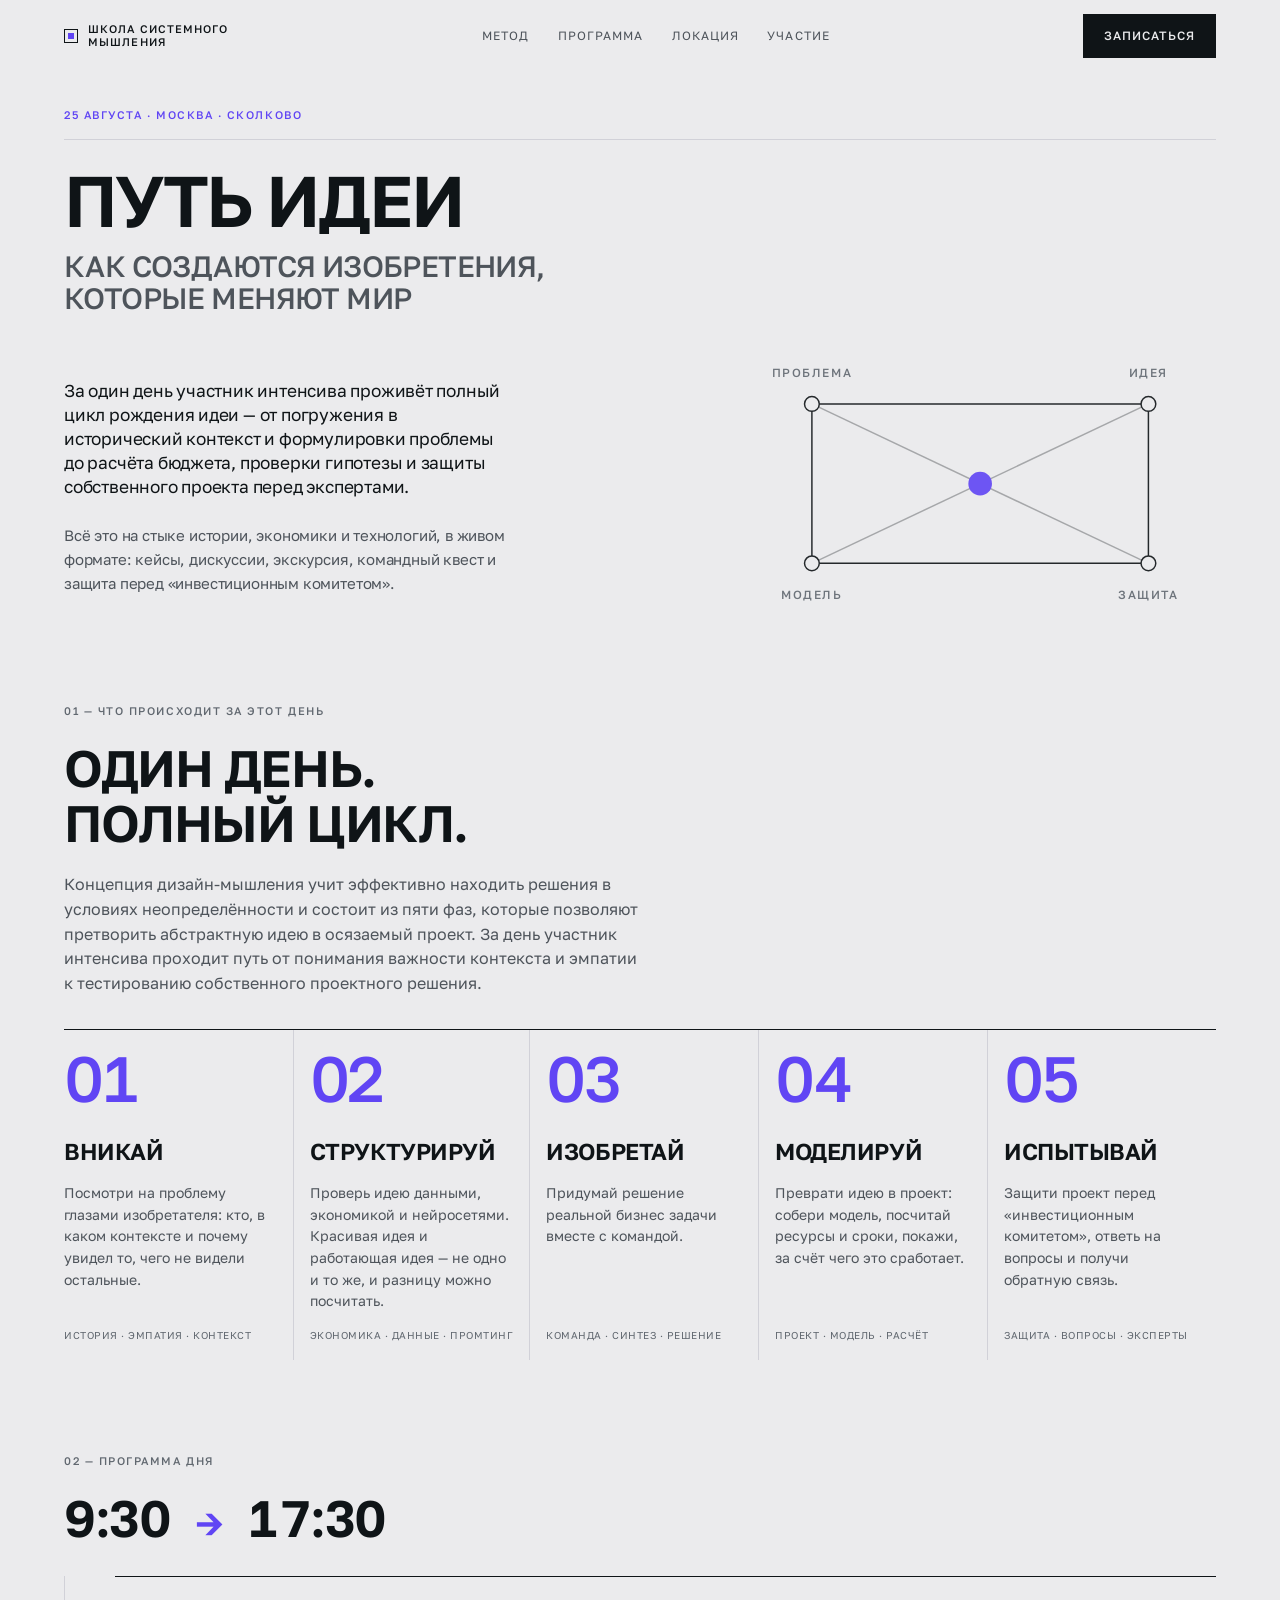
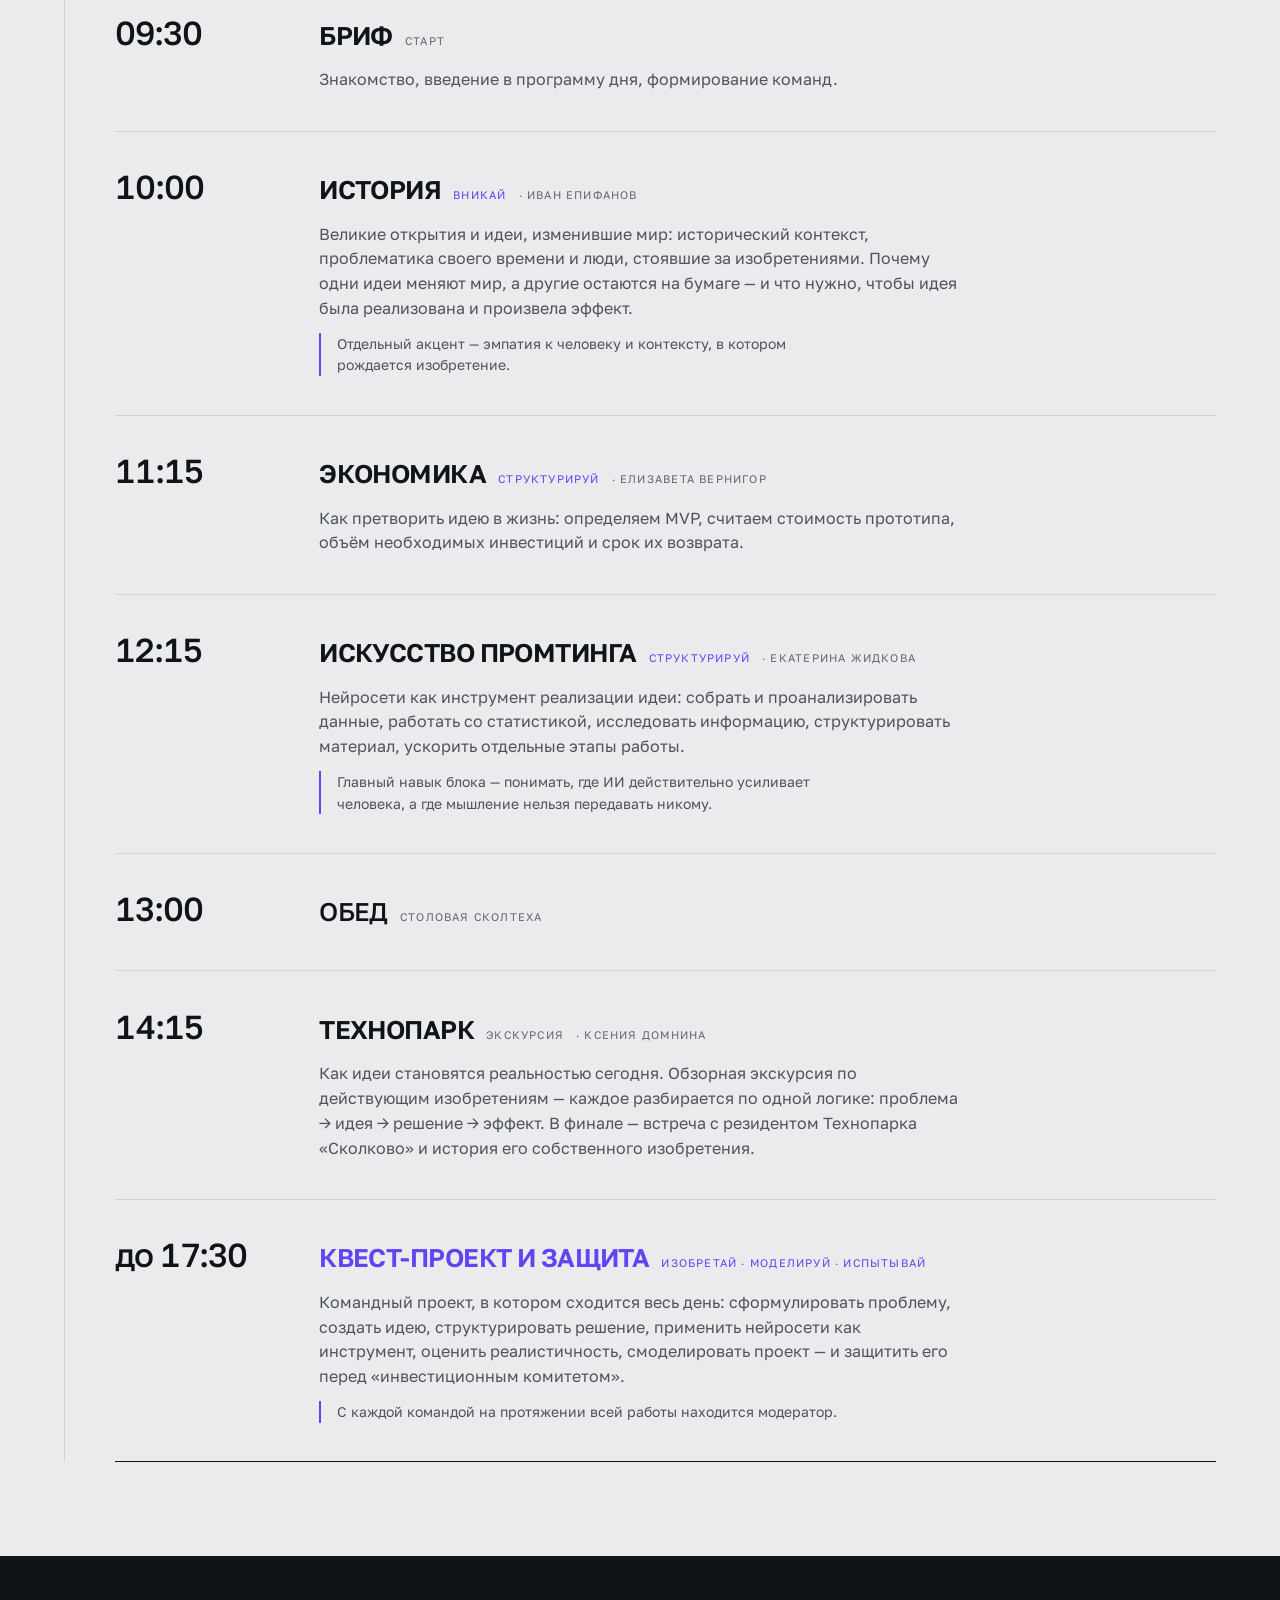
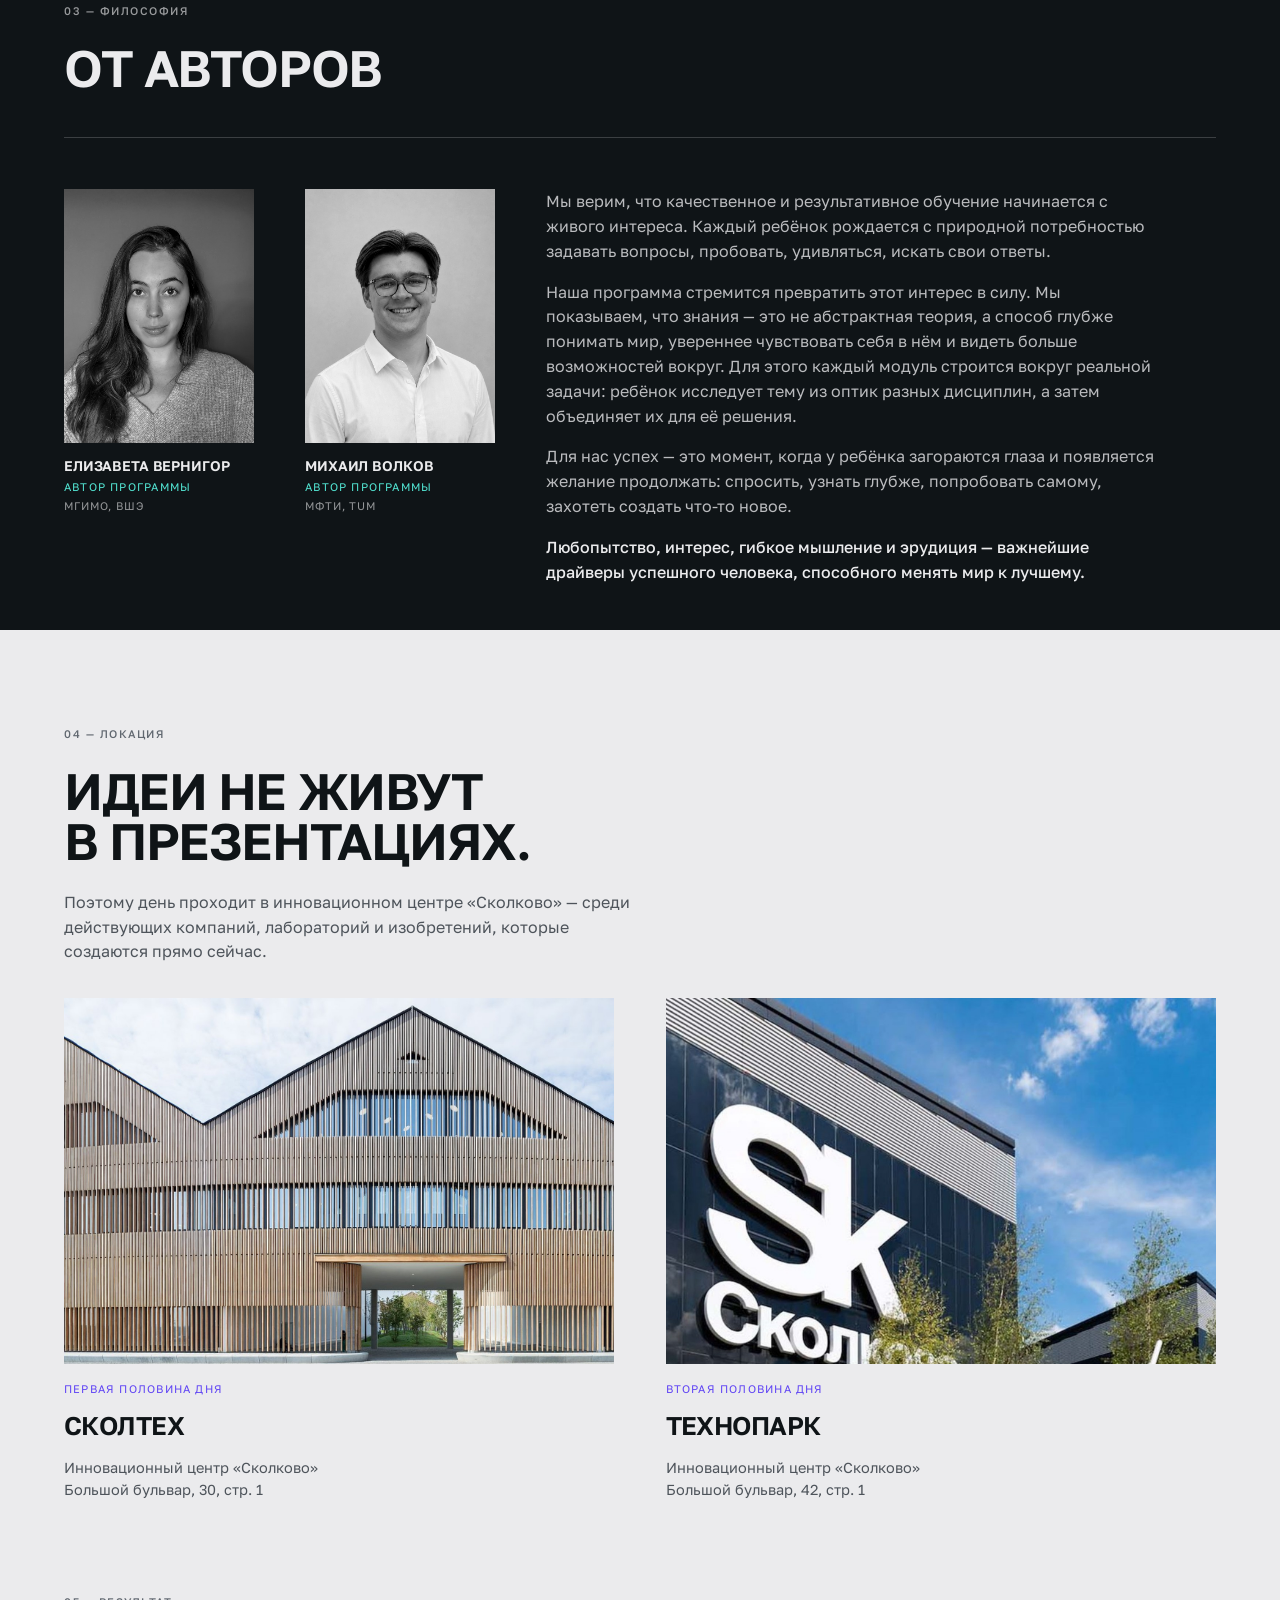
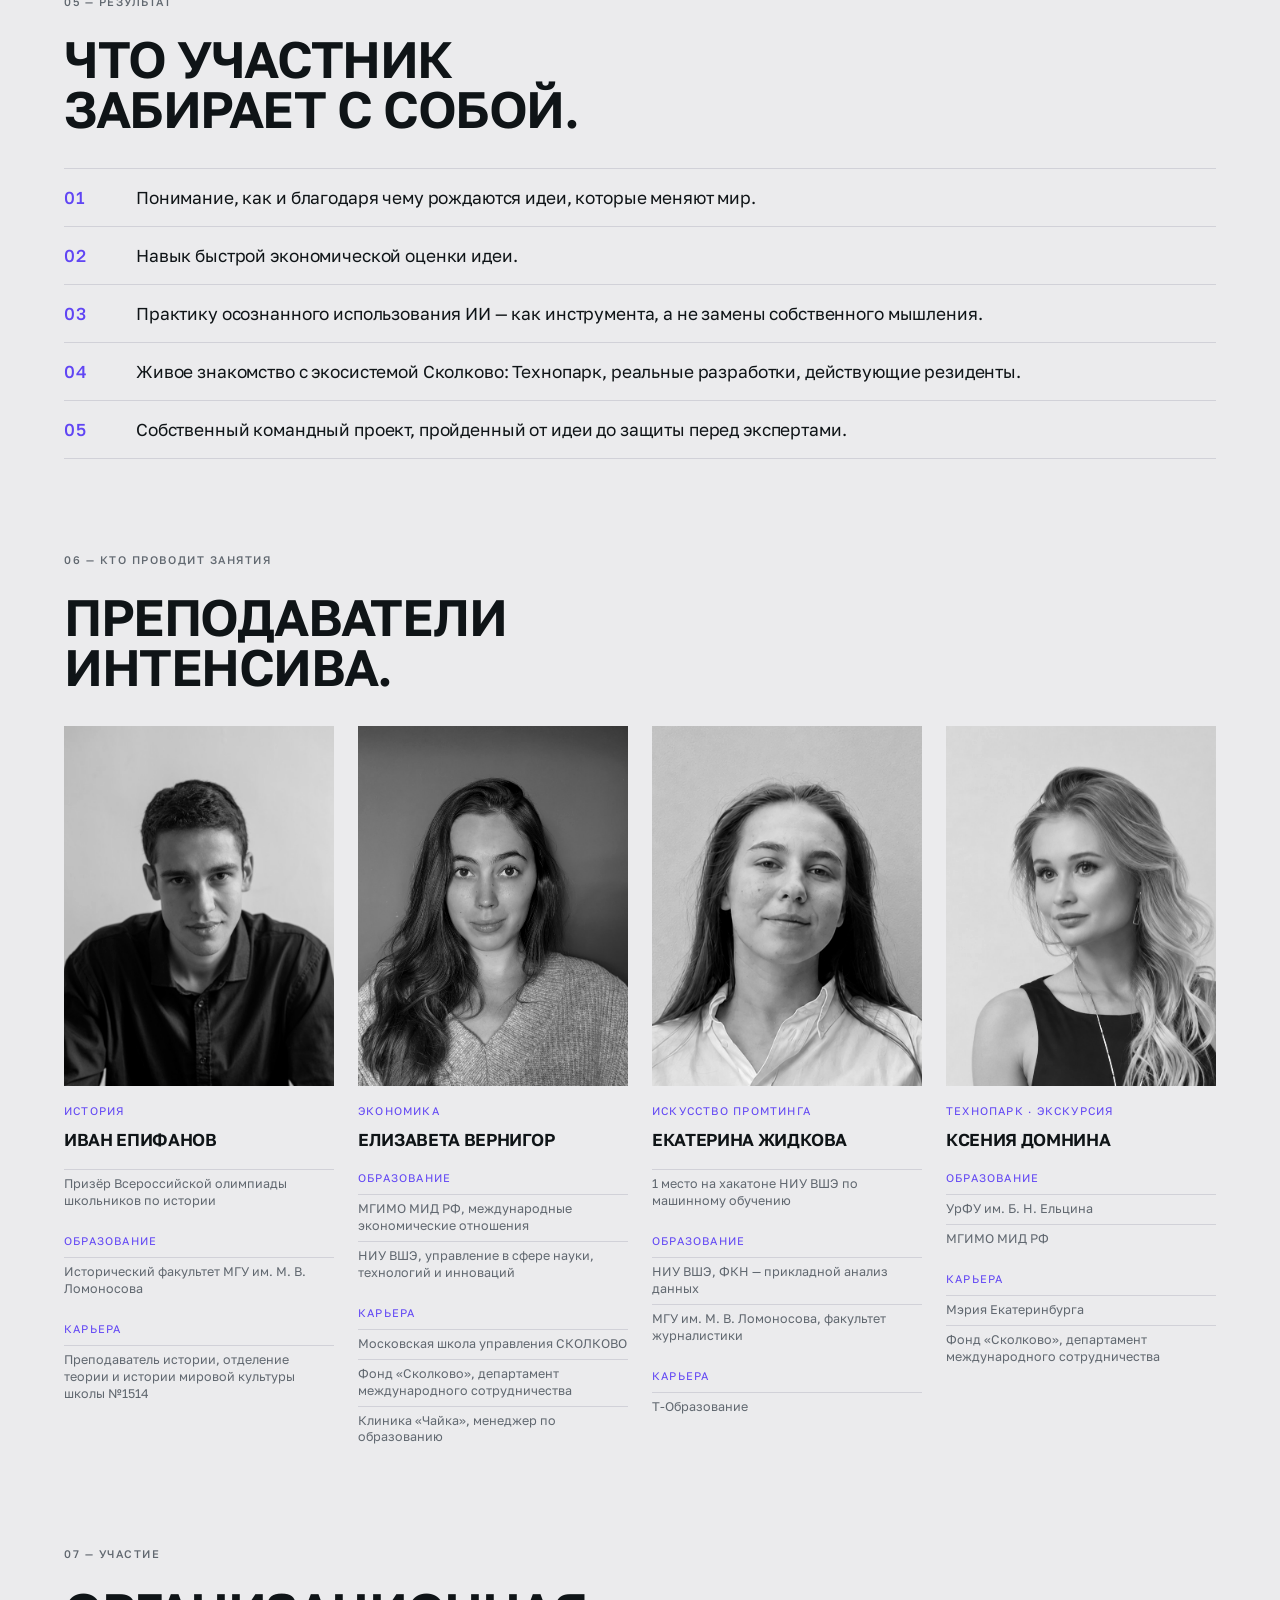
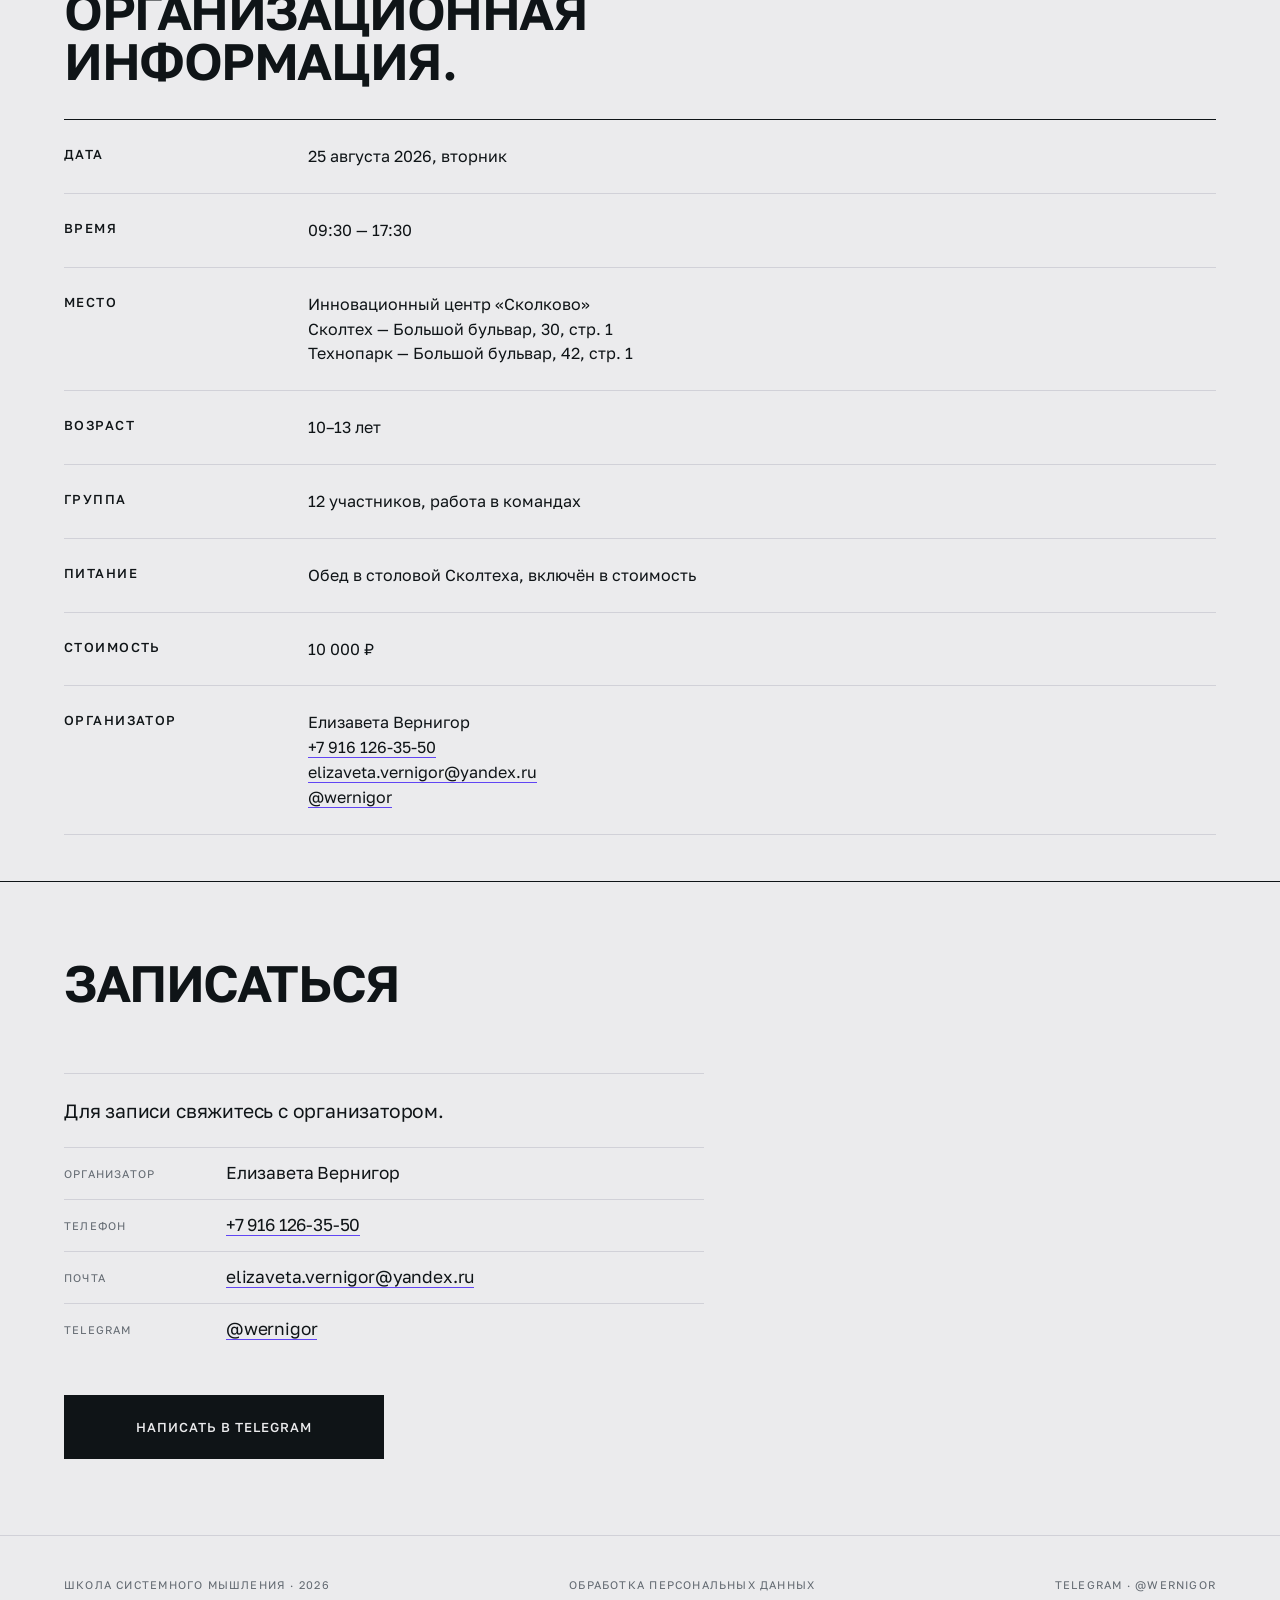
==== commit 84316b83: "Update index.html" ====
--- a/index.html
+++ b/index.html
@@ -252,7 +252,7 @@
         <figcaption>
           <span class="author__name">Елизавета Вернигор</span>
           <span class="author__role">Автор программы</span>
-          <span class="author__edu">МГУ, ВШЭ</span>
+          <span class="author__edu">МГИМО, ВШЭ</span>
         </figcaption>
       </figure>
       <figure class="author reveal">
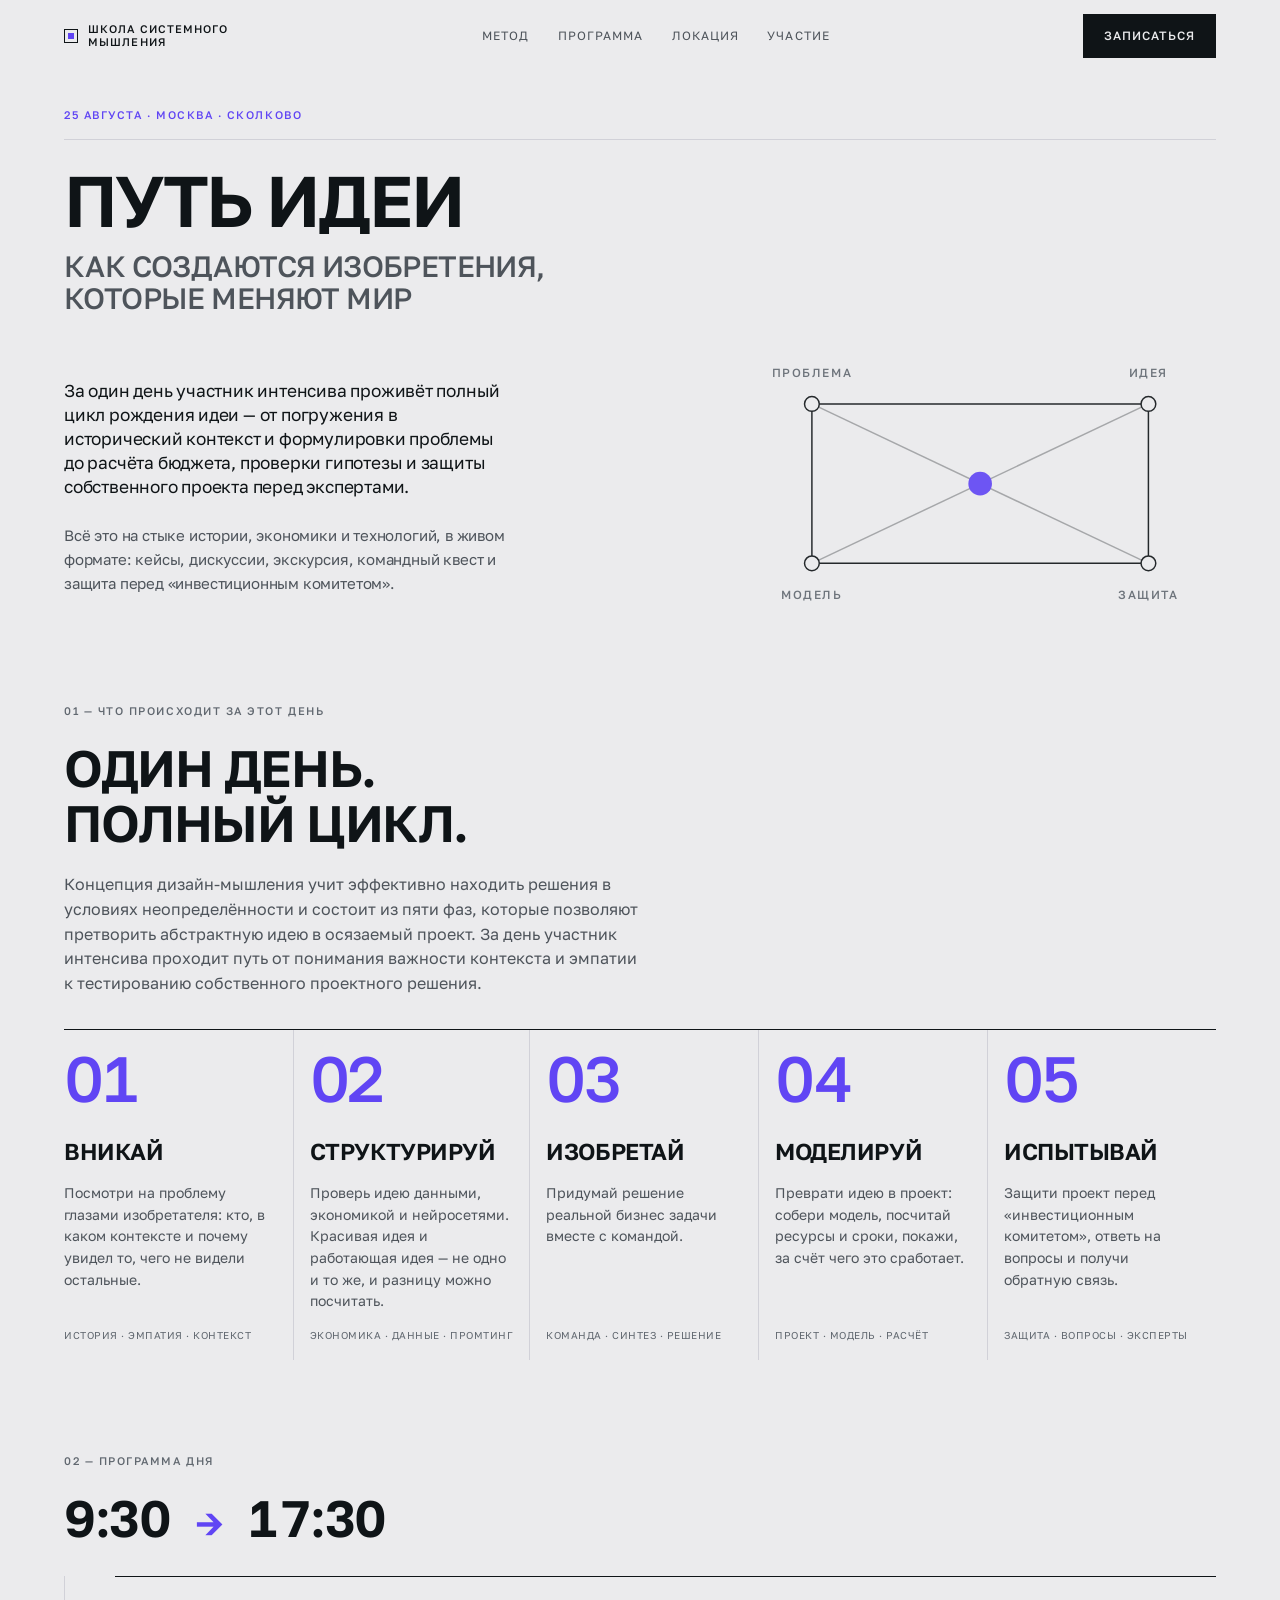
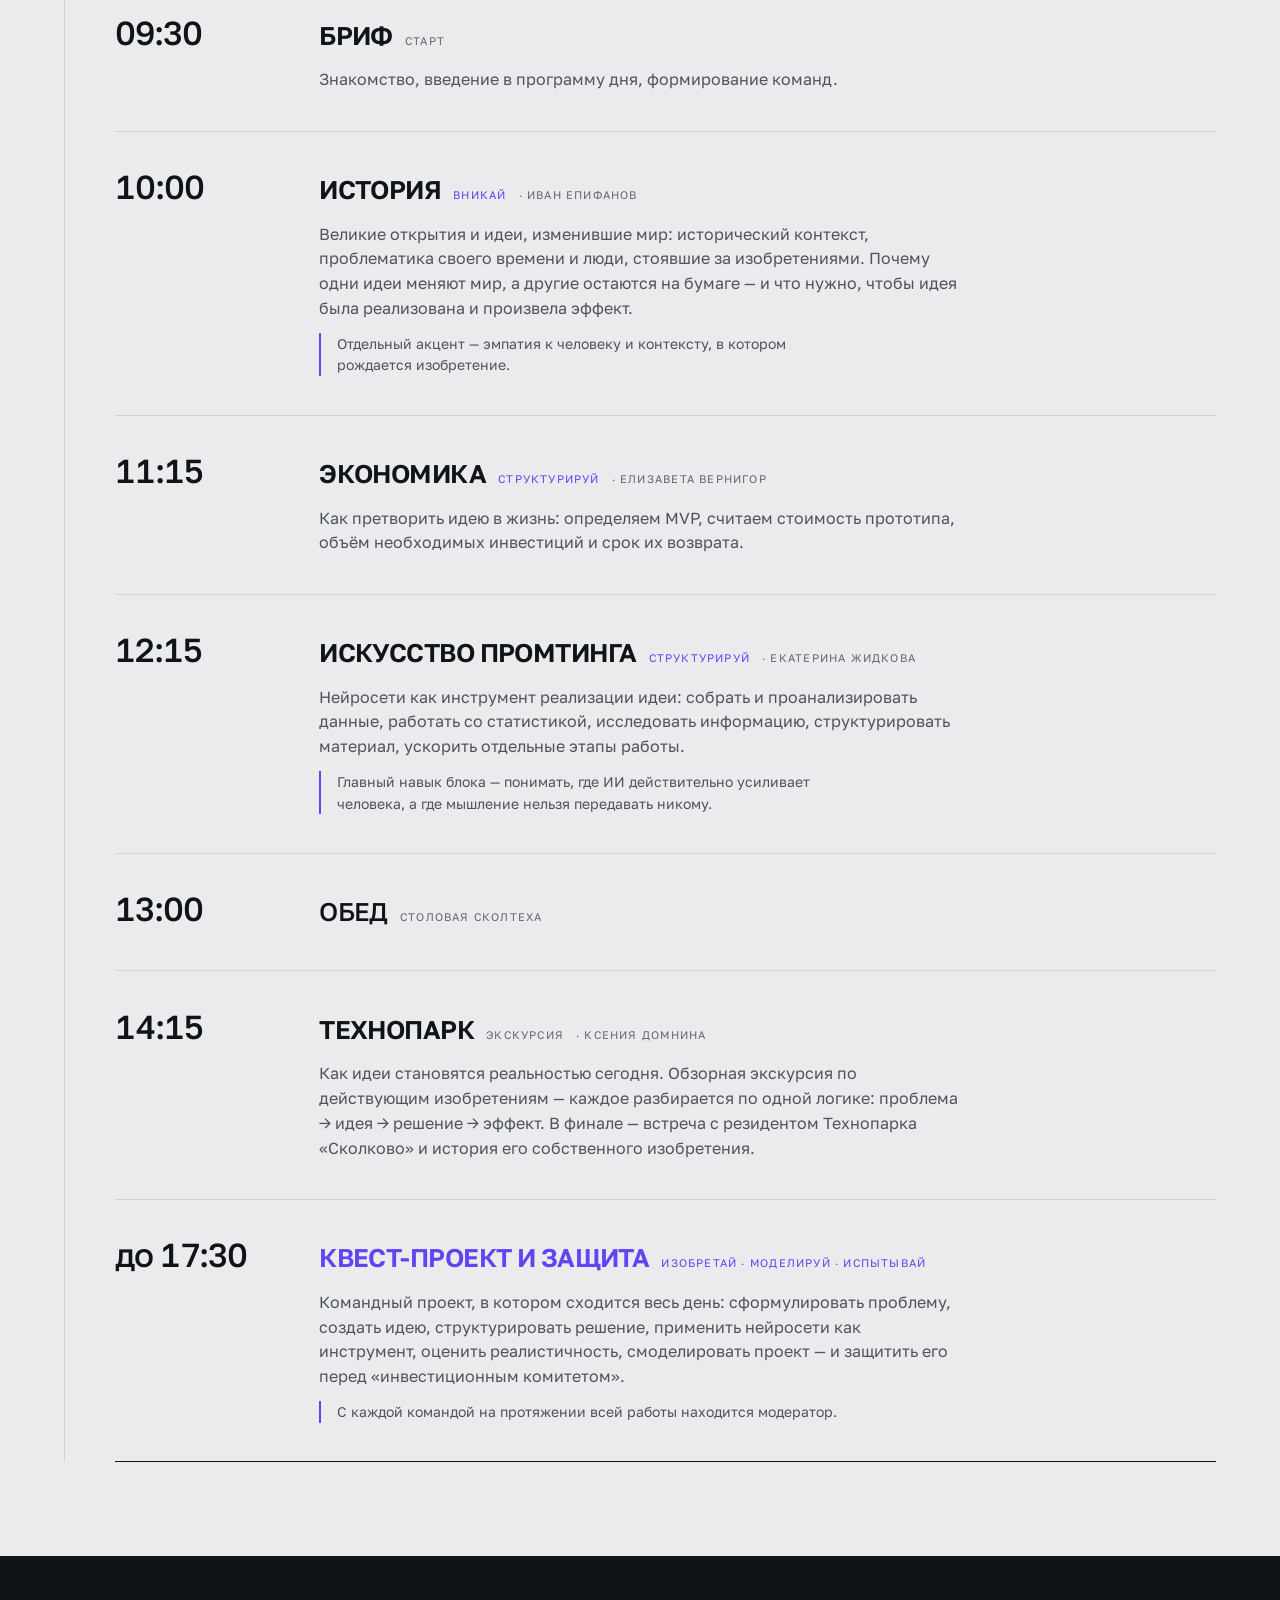
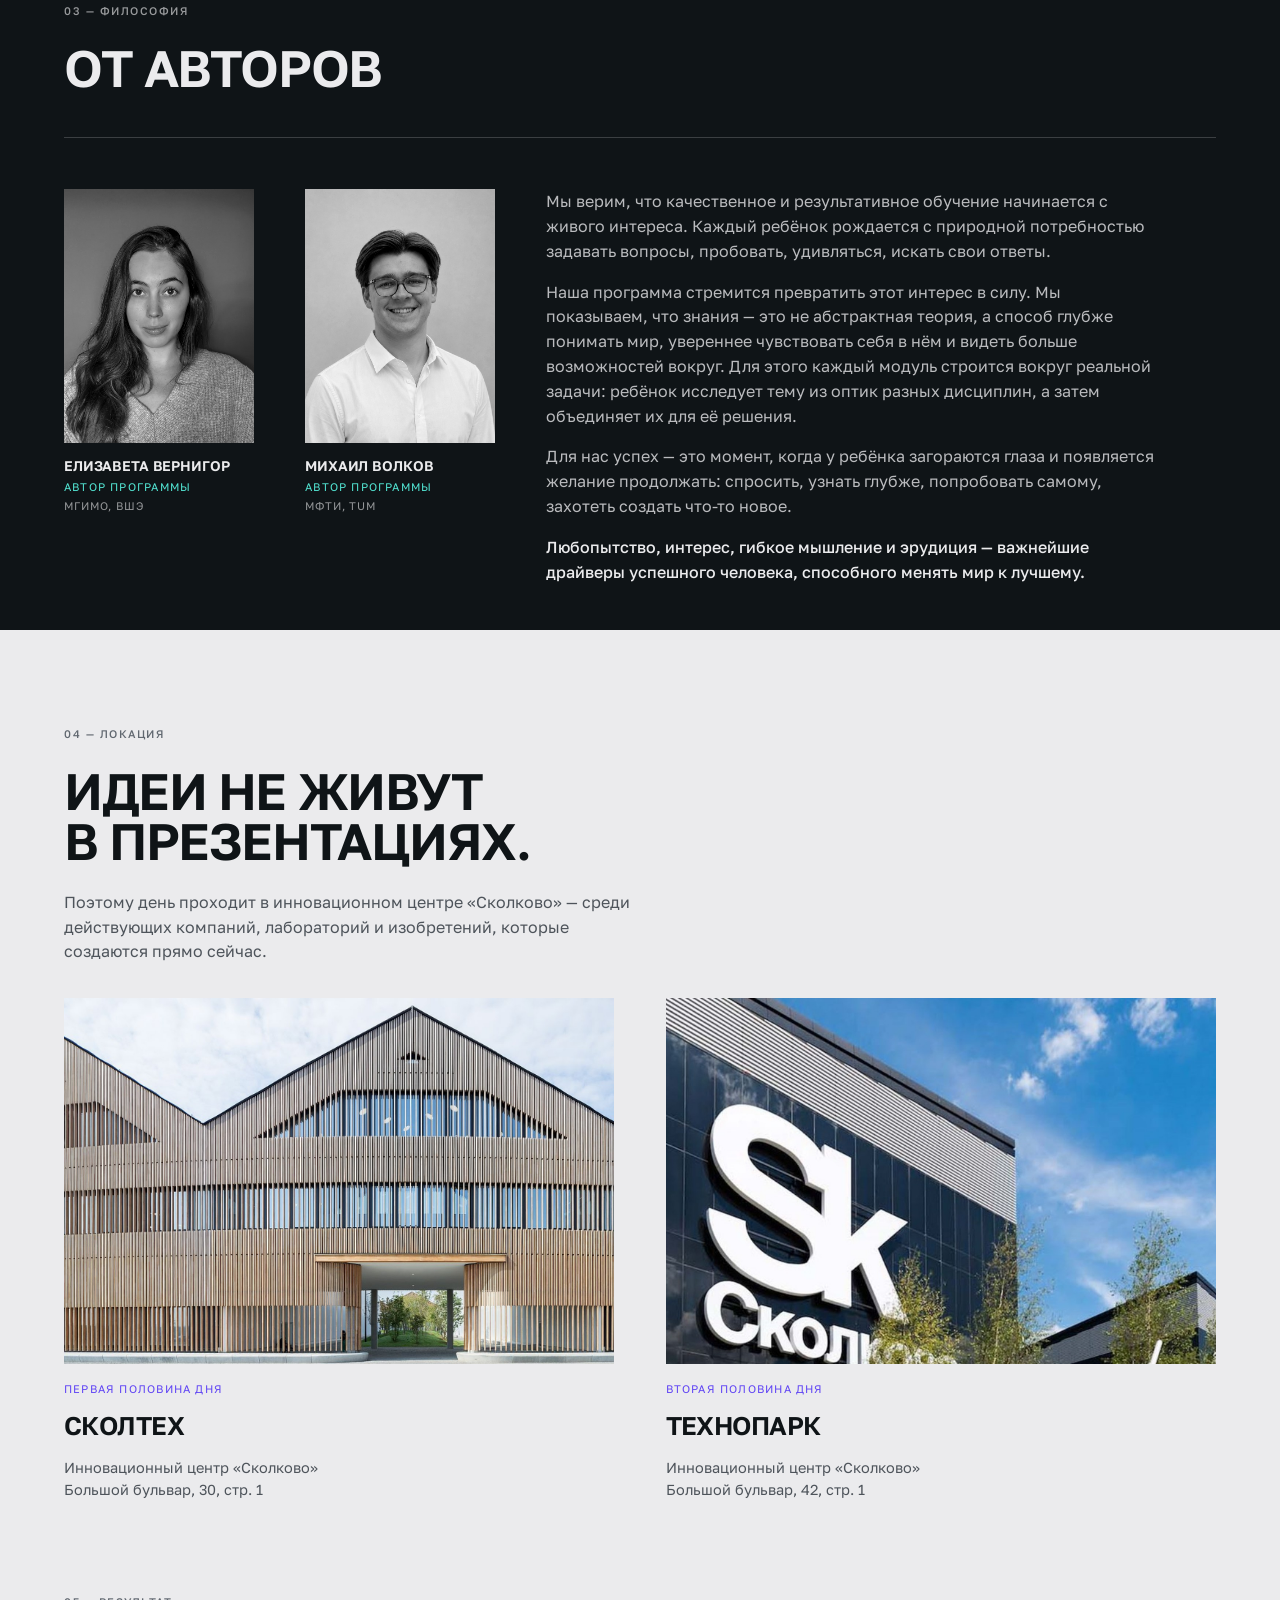
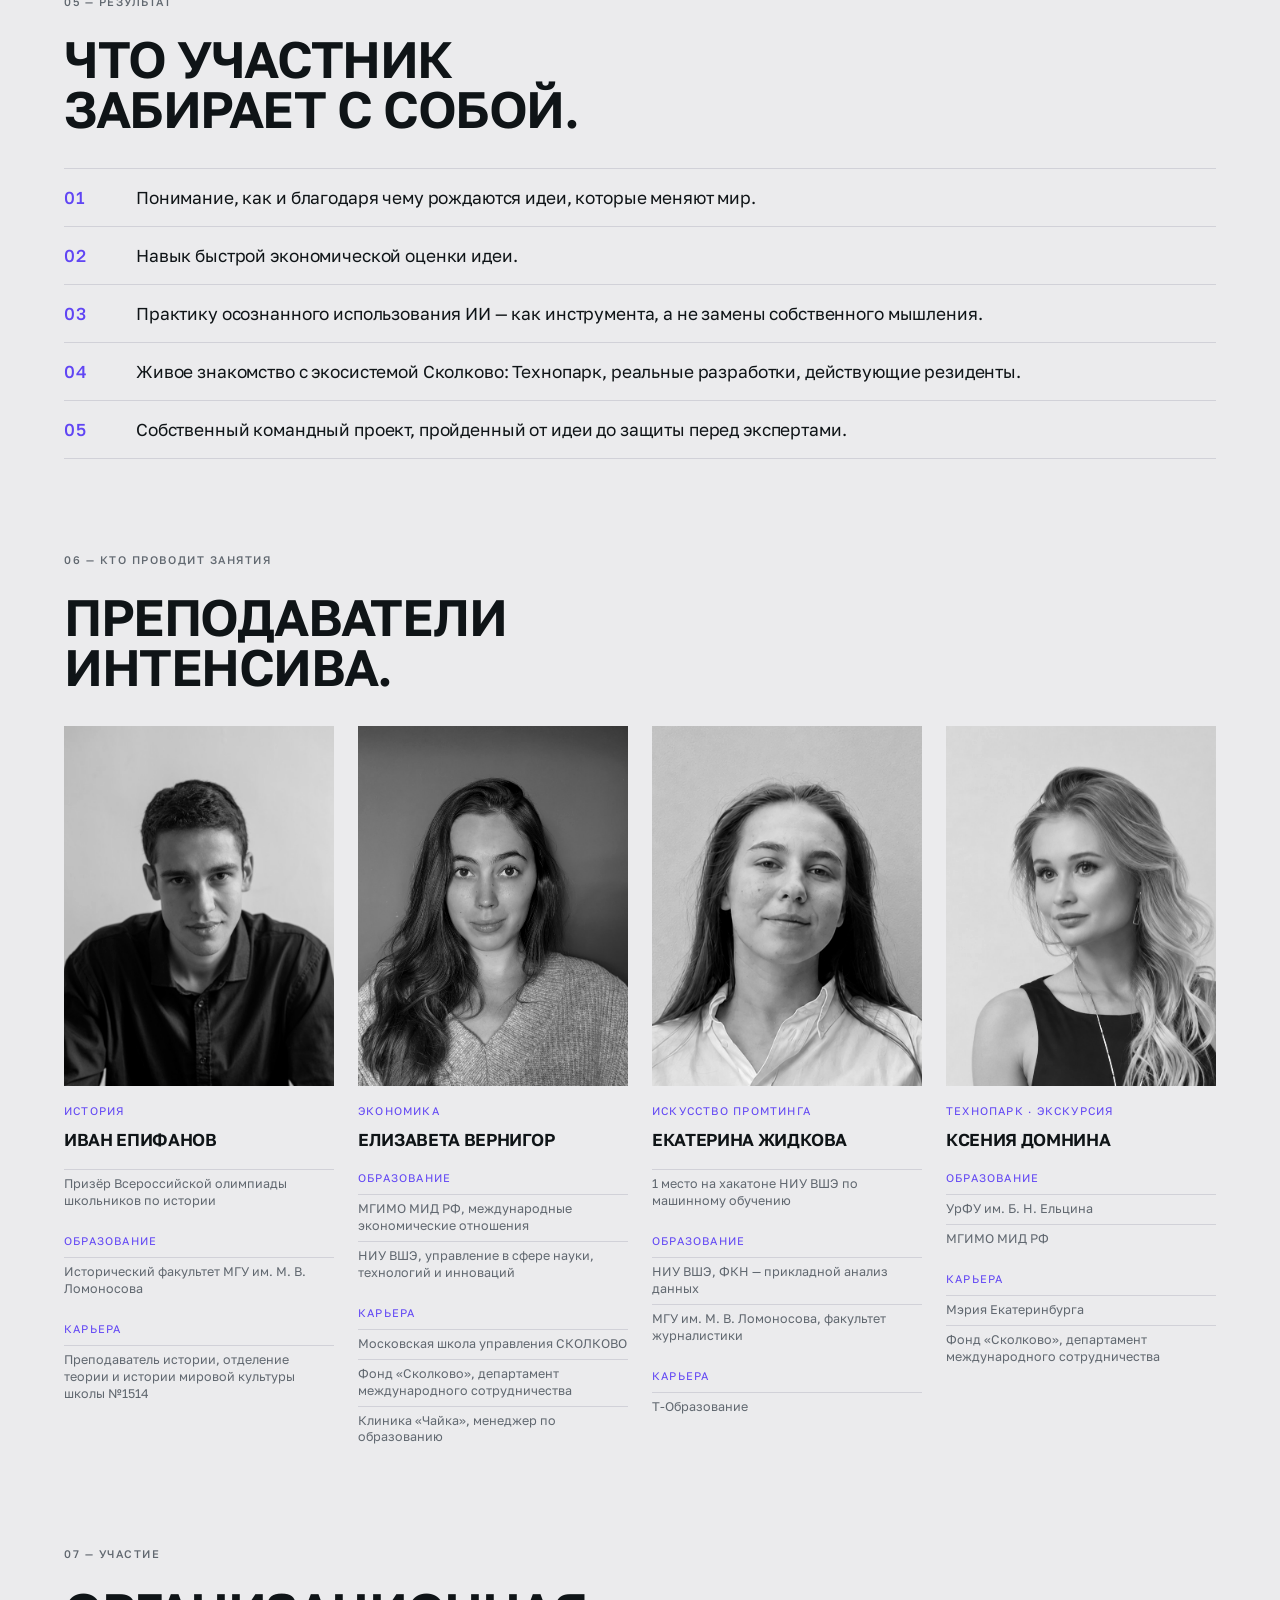
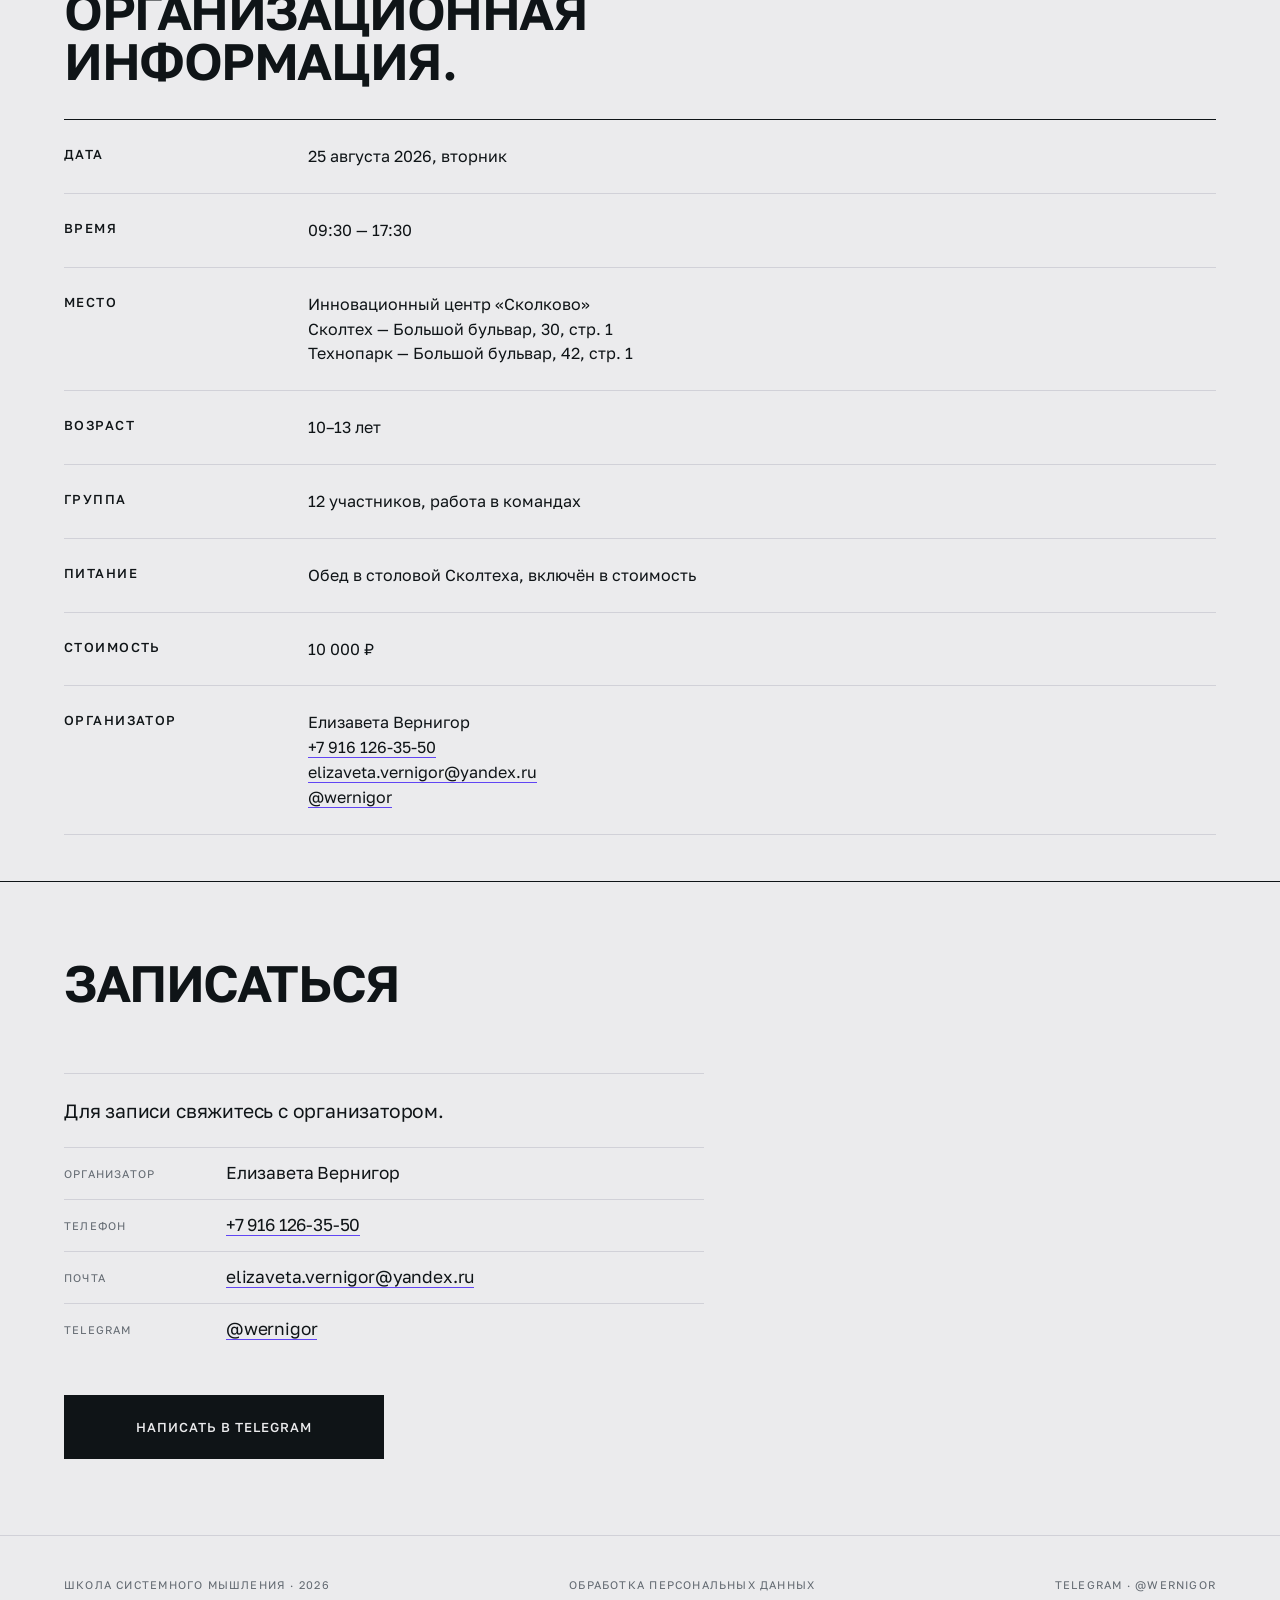
==== commit 8e0c34b7: "Add files via upload" ====
--- a/index.html
+++ b/index.html
@@ -6,19 +6,926 @@
 <title>Путь идеи: как создаются изобретения, которые меняют мир · 25 августа · Сколково</title>
 <meta name="description" content="Однодневный интенсив в инновационном центре «Сколково»: за один день участник проживает полный цикл рождения идеи — от исторического контекста и формулировки проблемы до расчёта бюджета, проверки гипотезы и защиты проекта перед экспертами.">
 <meta name="theme-color" content="#EBEBED">
+<meta name="color-scheme" content="light only">
 
 <meta property="og:type" content="website">
 <meta property="og:title" content="Путь идеи: как создаются изобретения, которые меняют мир">
 <meta property="og:description" content="25 августа · Москва · Сколково. Однодневный интенсив: история, экономика и технологии — от проблемы до защиты собственного проекта.">
-<meta property="og:image" content="media/technopark-card.jpg">
+<meta property="og:image" content="[data-uri]